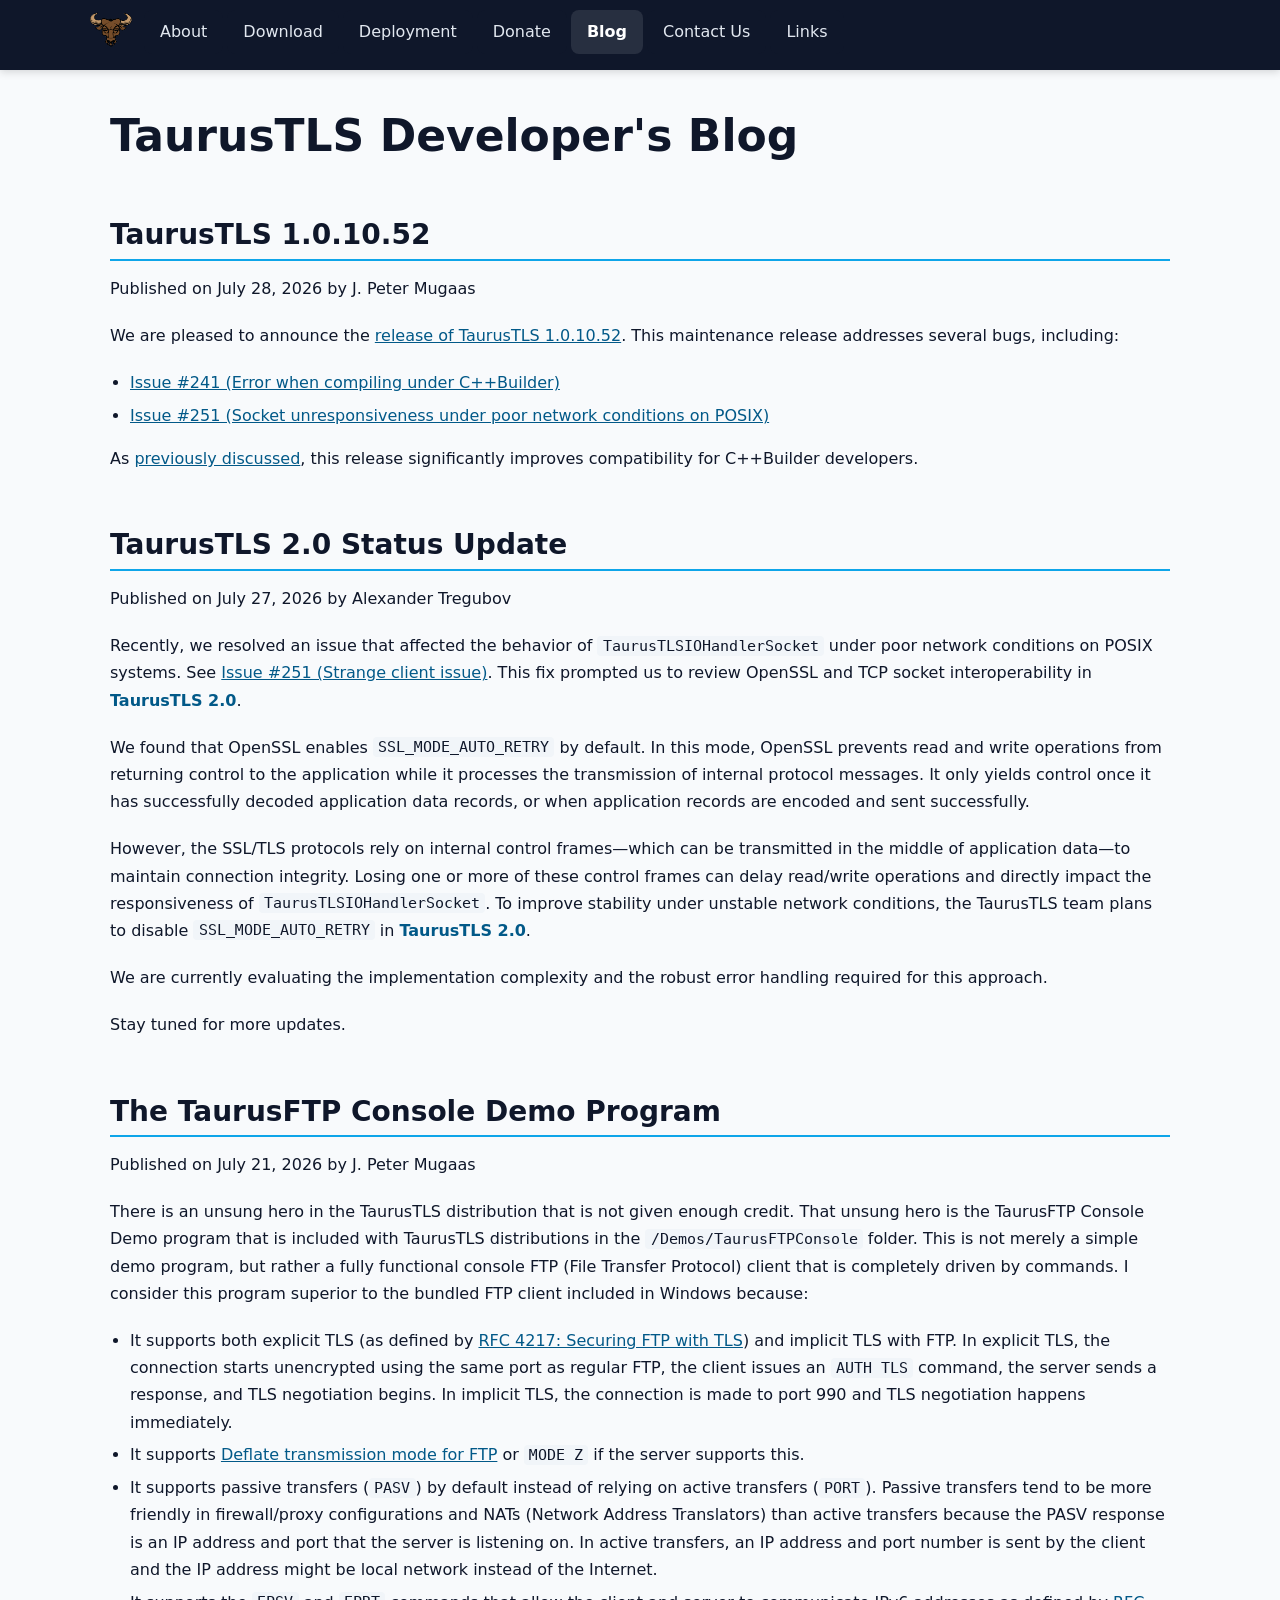
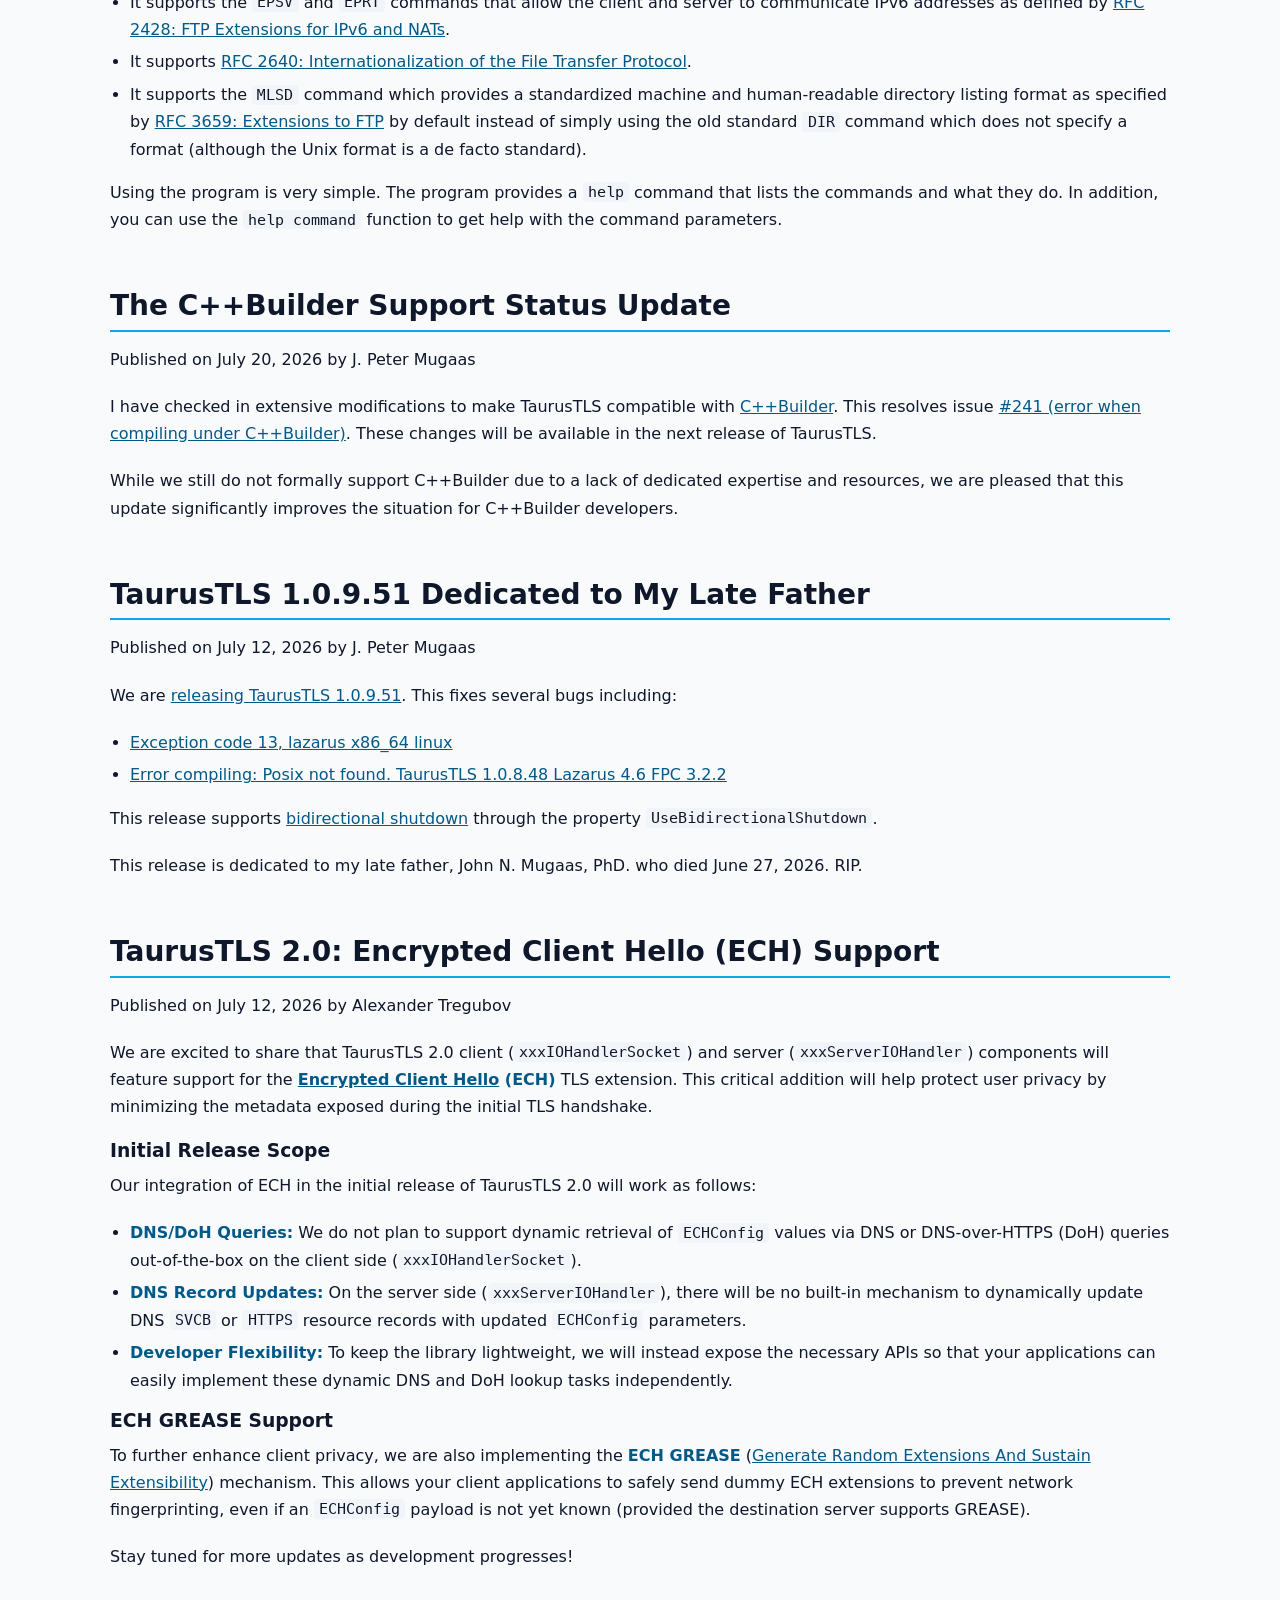
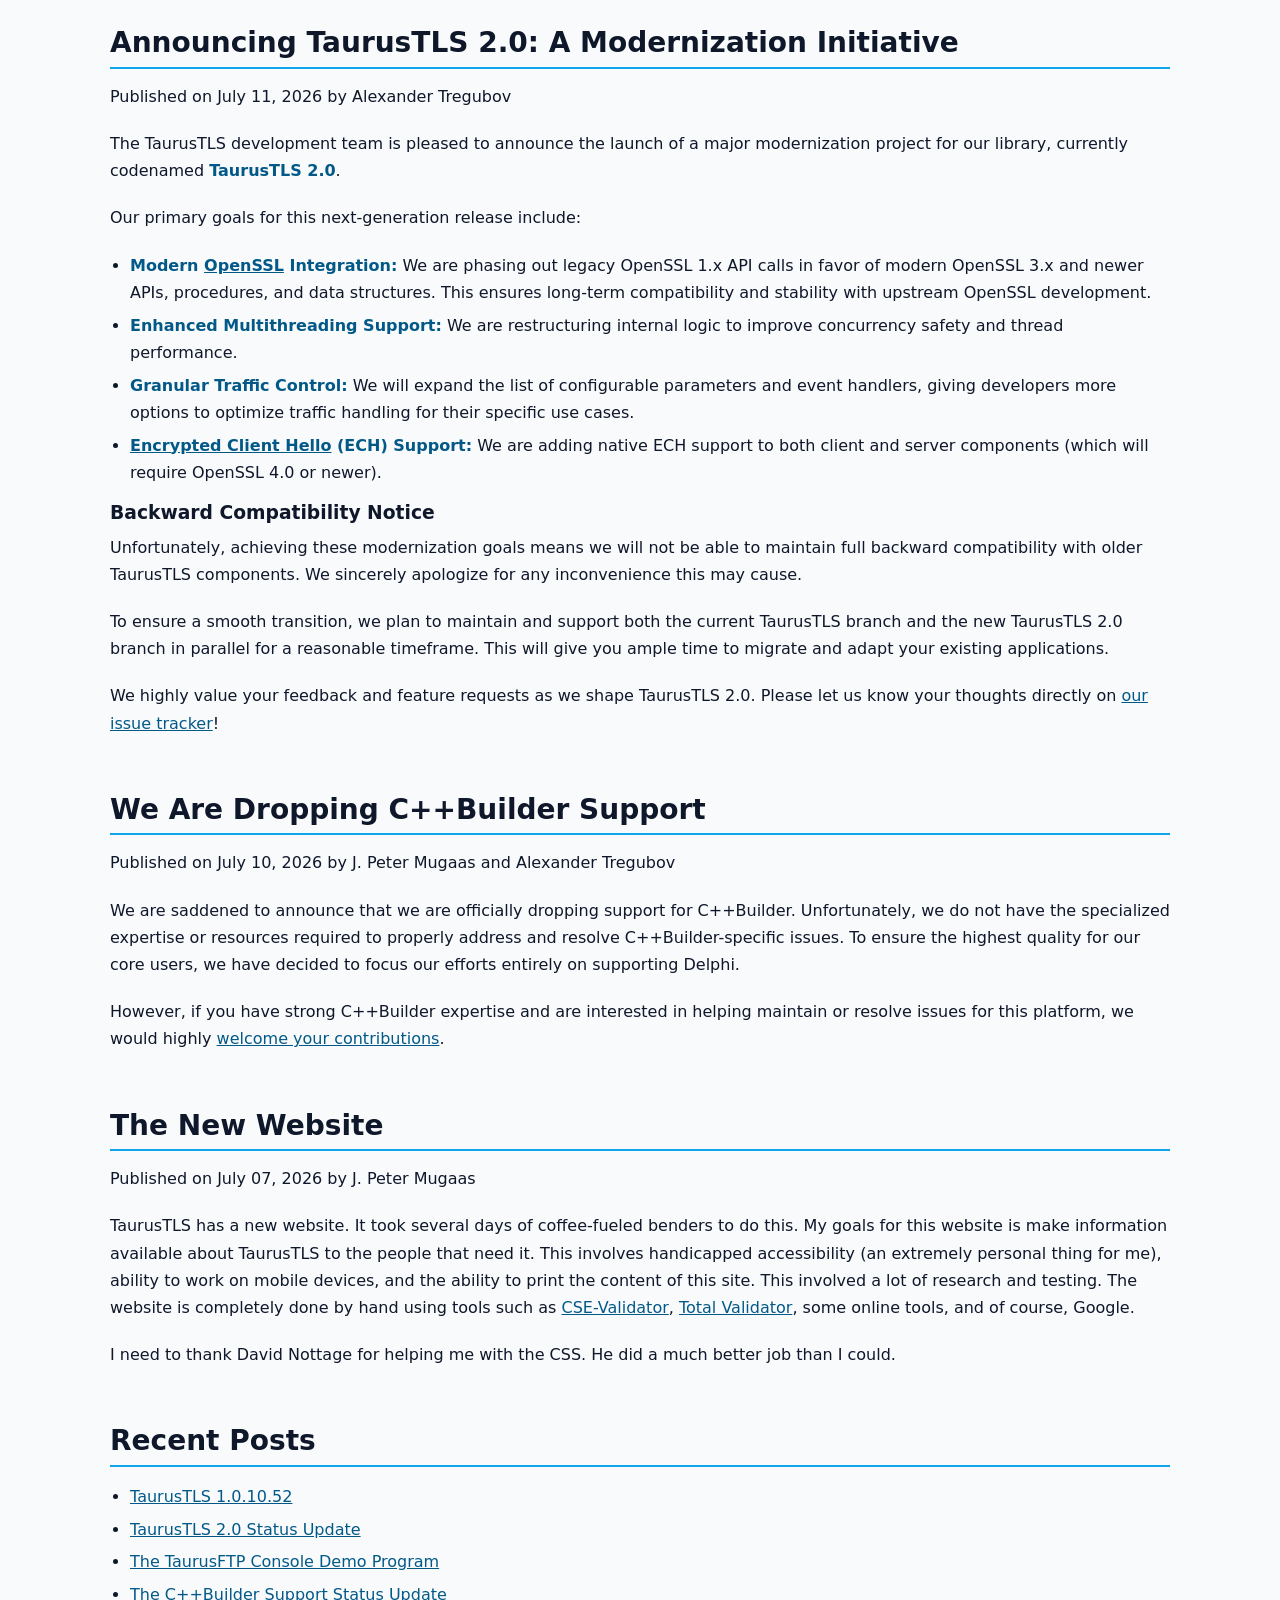
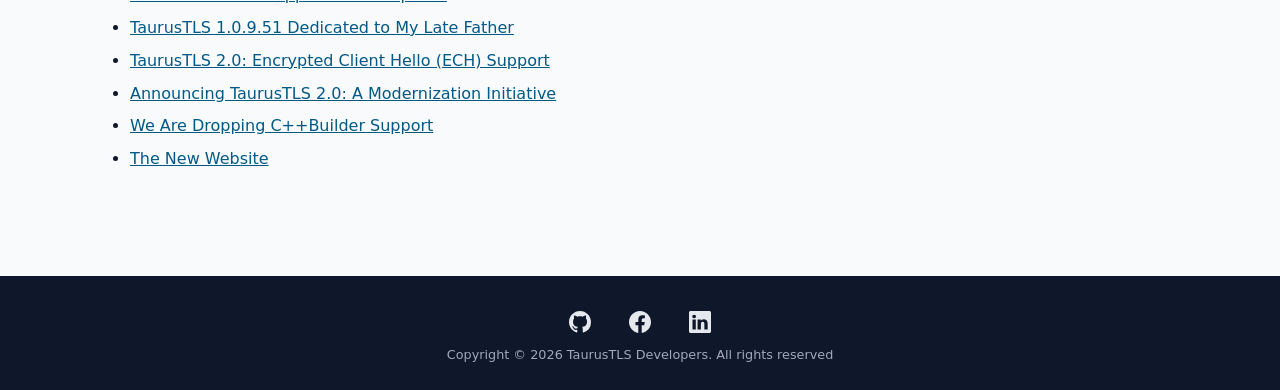
==== blog.html @ c8a601d6 "Temp file copies for accessibility test." ====
<!DOCTYPE html>
<html xmlns="http://www.w3.org/1999/xhtml" xml:lang="en" lang="en">
<head>
  <meta charset="utf-8" />
  <meta name="viewport" content="width=device-width, initial-scale=1" />
  <script type="text/javascript" src="https://cdn.userway.org/widget.js" data-account="APQTF6GkMf"></script>
  <title>TaurusTLS Blog</title>
  <meta name="description" content="This page is a blog from the TaurusTLS Developers with information about current development." />
  <meta name="apple-mobile-web-app-title" content="TaurusTLS" />
  <meta property="fb:app_id" content="1074308038263684" />
  <meta property="og:title" content="TaurusTLS Developers' Blog" />
  <meta property="og:url" content="https://taurustls.org/" />
  <meta property="og:description" content="This page is a blog from the TaurusTLS Developers with information about current development." />
  <meta property="og:image" content="https://taurustls.org/gfx/200x200px-bullshead.png" />
  <link rel="icon" type="image/png" href="/gfx/favicon-96x96.png" sizes="96x96" />
  <link rel="icon" type="image/svg+xml" href="/gfx/favicon.svg" />
  <link rel="shortcut icon" href="/gfx/favicon.ico" />
  <link rel="apple-touch-icon" sizes="180x180" href="/gfx/apple-touch-icon.png" />
  <link rel="manifest" href="/gfx/site.webmanifest" />
  <link rel="canonical" href="https://taurustls.org/blog.html" />
  <link rel="stylesheet" href="css/screen.css" media="screen" />
  <link rel="stylesheet" href="css/print.css" media="print" />
</head>
<body>
  <header>
    <a class="skip" href="#main">Skip to main content</a>
    <nav class="navbar" title="Main Menu">
      <ul class="nav-links">
        <li><img loading="lazy" class="logo" src="gfx/TaurusTLS.png" height="77" width="77" alt="TaurusTLS" /></li>
        <li>
          <a href="index.html">About</a>
        </li>
        <li>
          <a href="download.html">Download</a>
        </li>
        <li>
          <a href="deployapps.html">Deployment</a>
        </li>
        <li>
          <a href="donate.html">Donate</a>
        </li>
        <li><span>Blog</span></li>
        <li>
          <a href="contactus.html">Contact Us</a>
        </li>
        <li>
          <a href="links.html">Links</a>
        </li>
      </ul>
      <div class="hamburger"></div>
    </nav>
  </header>
  <main id="main">
    <h1>TaurusTLS Developer's Blog</h1>
    <article id="July_28_26_TaurusTLS_1_0_10_52">
      <h2>TaurusTLS 1.0.10.52</h2>
      <p class="post-meta">Published on July 28, 2026 by J. Peter Mugaas</p>
      <p>We are pleased to announce the <a href="https://github.com/TaurusTLS-Developers/TaurusTLS/releases/tag/1.0.10.52">release of TaurusTLS 1.0.10.52</a>. This maintenance release addresses several bugs, including:</p>
      <ul>
        <li>
          <a href="https://github.com/TaurusTLS-Developers/TaurusTLS/issues/241">Issue #241 (Error when compiling under C++Builder)</a>
        </li>
        <li>
          <a href="https://github.com/TaurusTLS-Developers/TaurusTLS/issues/251">Issue #251 (Socket unresponsiveness under poor network conditions on POSIX)</a>
        </li>
      </ul>
      <p>As <a href="#July_20_26_The_CppBuilder_Support_Status_Update">previously discussed</a>, this release significantly improves compatibility for C++Builder developers.</p>
    </article>
    <article id="July_27_26_TaurusTLS_2_0_Status_Update">
      <h2>TaurusTLS 2.0 Status Update</h2>
      <p class="post-meta">Published on July 27, 2026 by Alexander Tregubov</p>
      <p>Recently, we resolved an issue that affected the behavior of <code>TaurusTLSIOHandlerSocket</code> under poor network conditions on POSIX systems. See <a href="https://github.com/TaurusTLS-Developers/TaurusTLS/issues/251">Issue #251 (Strange client issue)</a>. This fix prompted us to review OpenSSL and TCP socket interoperability in <strong>TaurusTLS 2.0</strong>.</p>
      <p>We found that OpenSSL enables <code>SSL_MODE_AUTO_RETRY</code> by default. In this mode, OpenSSL prevents read and write operations from returning control to the application while it processes the transmission of internal protocol messages. It only yields control once it has successfully decoded application data records, or when application records are encoded and sent successfully.</p>
      <p>However, the SSL/TLS protocols rely on internal control frames—which can be transmitted in the middle of application data—to maintain connection integrity. Losing one or more of these control frames can delay read/write operations and directly impact the responsiveness of <code>TaurusTLSIOHandlerSocket</code>. To improve stability under unstable network conditions, the TaurusTLS team plans to disable <code>SSL_MODE_AUTO_RETRY</code> in <strong>TaurusTLS 2.0</strong>.</p>
      <p>We are currently evaluating the implementation complexity and the robust error handling required for this approach.</p>
      <p>Stay tuned for more updates.</p>
    </article>
    <article id="July_21_26_TaurusFTP_Console_Demo_Program">
      <h2>The TaurusFTP Console Demo Program</h2>
      <p class="post-meta">Published on July 21, 2026 by J. Peter Mugaas</p>
      <p>There is an unsung hero in the TaurusTLS distribution that is not given enough credit. That unsung hero is the TaurusFTP Console Demo program that is included with TaurusTLS distributions in the <code>/Demos/TaurusFTPConsole</code> folder. This is not merely a simple demo program, but rather a fully functional console FTP (File Transfer Protocol) client that is completely driven by commands. I consider this program superior to the bundled FTP client included in Windows because:</p>
      <ul>
        <li>It supports both explicit TLS (as defined by <a href="https://www.rfc-editor.org/info/rfc4217/">RFC 4217: Securing FTP with TLS</a>) and implicit TLS with FTP. In explicit TLS, the connection starts unencrypted using the same port as regular FTP, the client issues an <code>AUTH TLS</code> command, the server sends a response, and TLS negotiation begins. In implicit TLS, the connection is made to port 990 and TLS negotiation happens immediately.
        </li>
        <li>It supports <a href="https://datatracker.ietf.org/doc/html/draft-preston-ftpext-deflate-04">Deflate transmission mode for FTP</a> or <code>MODE Z</code> if the server supports this.
        </li>
        <li>It supports passive transfers (<code>PASV</code>) by default instead of relying on active transfers (<code>PORT</code>). Passive transfers tend to be more friendly in firewall/proxy configurations and NATs (Network Address Translators) than active transfers because the PASV response is an IP address and port that the server is listening on. In active transfers, an IP address and port number is sent by the client and the IP address might be local network instead of the Internet.</li>
        <li>It supports the <code>EPSV</code> and <code>EPRT</code> commands that allow the client and server to communicate IPv6 addresses as defined by <a href="https://www.rfc-editor.org/info/rfc2428/">RFC 2428: FTP Extensions for IPv6 and NATs</a>.
        </li>
        <li>It supports <a href="https://www.rfc-editor.org/info/rfc2640/">RFC 2640: Internationalization of the File Transfer Protocol</a>.
        </li>
        <li>It supports the <code>MLSD</code> command which provides a standardized machine and human-readable directory listing format as specified by <a href="https://www.rfc-editor.org/info/rfc3659/">RFC 3659: Extensions to FTP</a> by default instead of simply using the old standard <code>DIR</code> command which does not specify a format (although the Unix format is a de facto standard).
        </li>
      </ul>
      <p>Using the program is very simple. The program provides a <code>help</code> command that lists the commands and what they do. In addition, you can use the <code>help command</code> function to get help with the command parameters.</p>
    </article>
    <article id="July_20_26_The_CppBuilder_Support_Status_Update">
      <h2>The C++Builder Support Status Update</h2>
      <p class="post-meta">Published on July 20, 2026 by J. Peter Mugaas</p>
      <p>I have checked in extensive modifications to make TaurusTLS compatible with <a href="https://www.embarcadero.com/products/cbuilder">C++Builder</a>. This resolves issue <a href="https://github.com/TaurusTLS-Developers/TaurusTLS/issues/241">#241 (error when compiling under C++Builder)</a>. These changes will be available in the next release of TaurusTLS.</p>
      <p>While we still do not formally support C++Builder due to a lack of dedicated expertise and resources, we are pleased that this update significantly improves the situation for C++Builder developers.</p>
    </article>
    <article id="July_12_26_TaurusTLS_1_0_9_51">
      <h2>TaurusTLS 1.0.9.51 Dedicated to My Late Father</h2>
      <p class="post-meta">Published on July 12, 2026 by J. Peter Mugaas</p>
      <p>We are <a href="https://github.com/TaurusTLS-Developers/TaurusTLS/releases/tag/1.0.9.51">releasing TaurusTLS 1.0.9.51</a>. This fixes several bugs including:</p>
      <ul>
        <li>
          <a href="https://github.com/TaurusTLS-Developers/TaurusTLS/issues/240">Exception code 13, lazarus x86_64 linux</a>
        </li>
        <li>
          <a href="https://github.com/TaurusTLS-Developers/TaurusTLS/issues/226">Error compiling: Posix not found. TaurusTLS 1.0.8.48 Lazarus 4.6 FPC 3.2.2</a>
        </li>
      </ul>
      <p>This release supports <a href="https://github.com/TaurusTLS-Developers/TaurusTLS/pull/228">bidirectional shutdown</a> through the property <code>UseBidirectionalShutdown</code>.</p>
      <p>This release is dedicated to my late father, John N. Mugaas, PhD. who died June 27, 2026. RIP.</p>
    </article><!-- Post #4: July 12, 2026 -->
    <article id="July_12_26_TaurusTLS_2_0_ECH_Support">
      <h2>TaurusTLS 2.0: Encrypted Client Hello (ECH) Support</h2>
      <p class="post-meta">Published on July 12, 2026 by Alexander Tregubov</p>
      <p>We are excited to share that TaurusTLS 2.0 client (<code>xxxIOHandlerSocket</code>) and server (<code>xxxServerIOHandler</code>) components will feature support for the <strong><a href="https://www.rfc-editor.org/rfc/rfc9849.html">Encrypted Client Hello</a> (ECH)</strong> TLS extension. This critical addition will help protect user privacy by minimizing the metadata exposed during the initial TLS handshake.</p>
      <h3>Initial Release Scope</h3>
      <p>Our integration of ECH in the initial release of TaurusTLS 2.0 will work as follows:</p>
      <ul>
        <li><strong>DNS/DoH Queries:</strong> We do not plan to support dynamic retrieval of <code>ECHConfig</code> values via DNS or DNS-over-HTTPS (DoH) queries out-of-the-box on the client side (<code>xxxIOHandlerSocket</code>).</li>
        <li><strong>DNS Record Updates:</strong> On the server side (<code>xxxServerIOHandler</code>), there will be no built-in mechanism to dynamically update DNS <code>SVCB</code> or <code>HTTPS</code> resource records with updated <code>ECHConfig</code> parameters.</li>
        <li><strong>Developer Flexibility:</strong> To keep the library lightweight, we will instead expose the necessary APIs so that your applications can easily implement these dynamic DNS and DoH lookup tasks independently.</li>
      </ul>
      <h3>ECH GREASE Support</h3>
      <p>To further enhance client privacy, we are also implementing the <strong>ECH GREASE</strong> (<a href="https://www.rfc-editor.org/rfc/rfc8701.html">Generate Random Extensions And Sustain Extensibility</a>) mechanism. This allows your client applications to safely send dummy ECH extensions to prevent network fingerprinting, even if an <code>ECHConfig</code> payload is not yet known (provided the destination server supports GREASE).</p>
      <p>Stay tuned for more updates as development progresses!</p>
    </article><!-- Post #3: July 11, 2026 -->
    <article id="July_11_26_Announcing_TaurusTLS_2_0">
      <h2>Announcing TaurusTLS 2.0: A Modernization Initiative</h2>
      <p class="post-meta">Published on July 11, 2026 by Alexander Tregubov</p>
      <p>The TaurusTLS development team is pleased to announce the launch of a major modernization project for our library, currently codenamed <strong>TaurusTLS 2.0</strong>.</p>
      <p>Our primary goals for this next-generation release include:</p>
      <ul>
        <li><strong>Modern <a href="https://www.openssl.org/">OpenSSL</a> Integration:</strong> We are phasing out legacy OpenSSL 1.x API calls in favor of modern OpenSSL 3.x and newer APIs, procedures, and data structures. This ensures long-term compatibility and stability with upstream OpenSSL development.</li>
        <li><strong>Enhanced Multithreading Support:</strong> We are restructuring internal logic to improve concurrency safety and thread performance.</li>
        <li><strong>Granular Traffic Control:</strong> We will expand the list of configurable parameters and event handlers, giving developers more options to optimize traffic handling for their specific use cases.</li>
        <li><strong><a href="https://www.rfc-editor.org/rfc/rfc9849.html">Encrypted Client Hello</a> (ECH) Support:</strong> We are adding native ECH support to both client and server components (which will require OpenSSL 4.0 or newer).</li>
      </ul>
      <h3>Backward Compatibility Notice</h3>
      <p>Unfortunately, achieving these modernization goals means we will not be able to maintain full backward compatibility with older TaurusTLS components. We sincerely apologize for any inconvenience this may cause.</p>
      <p>To ensure a smooth transition, we plan to maintain and support both the current TaurusTLS branch and the new TaurusTLS 2.0 branch in parallel for a reasonable timeframe. This will give you ample time to migrate and adapt your existing applications.</p>
      <p>We highly value your feedback and feature requests as we shape TaurusTLS 2.0. Please let us know your thoughts directly on <a href="https://github.com/TaurusTLS-Developers/TaurusTLS/issues">our issue tracker</a>!</p>
    </article><!-- Post #2: July 10, 2026 -->
    <article id="July_09_26_We_Are_Dropping_C_Builder_Support">
      <h2>We Are Dropping C++Builder Support</h2>
      <p class="post-meta">Published on July 10, 2026 by J. Peter Mugaas and Alexander Tregubov</p>
      <p>We are saddened to announce that we are officially dropping support for C++Builder. Unfortunately, we do not have the specialized expertise or resources required to properly address and resolve C++Builder-specific issues. To ensure the highest quality for our core users, we have decided to focus our efforts entirely on supporting Delphi.</p>
      <p>However, if you have strong C++Builder expertise and are interested in helping maintain or resolve issues for this platform, we would highly <a href="https://github.com/TaurusTLS-Developers/TaurusTLS/pulls">welcome your contributions</a>.</p>
    </article><!-- Post #1: July 07, 2026 -->
    <article id="July_07_26_The_New_Website">
      <h2>The New Website</h2>
      <p class="post-meta">Published on July 07, 2026 by J. Peter Mugaas</p>
      <p>TaurusTLS has a new website. It took several days of coffee-fueled benders to do this. My goals for this website is make information available about TaurusTLS to the people that need it. This involves handicapped accessibility (an extremely personal thing for me), ability to work on mobile devices, and the ability to print the content of this site. This involved a lot of research and testing. The website is completely done by hand using tools such as <a href="https://www.htmlvalidator.com/">CSE-Validator</a>, <a href="https://www.totalvalidator.com/">Total Validator</a>, some online tools, and of course, Google.</p>
      <p>I need to thank David Nottage for helping me with the CSS. He did a much better job than I could.</p>
    </article>
    <aside>
      <h2>Recent Posts</h2>
      <ul>
        <li>
          <a href="#July_28_26_TaurusTLS_1_0_10_52">TaurusTLS 1.0.10.52</a>
        </li>
        <li>
          <a href="#July_27_26_TaurusTLS_2_0_Status_Update">TaurusTLS 2.0 Status Update</a>
        </li>
        <li>
          <a href="#July_21_26_TaurusFTP_Console_Demo_Program">The TaurusFTP Console Demo Program</a>
        </li>
        <li>
          <a href="#July_20_26_The_CppBuilder_Support_Status_Update">The C++Builder Support Status Update</a>
        </li>
        <li>
          <a href="#July_12_26_TaurusTLS_1_0_9_51">TaurusTLS 1.0.9.51 Dedicated to My Late Father</a>
        </li>
        <li>
          <a href="#July_12_26_TaurusTLS_2_0_ECH_Support">TaurusTLS 2.0: Encrypted Client Hello (ECH) Support</a>
        </li>
        <li>
          <a href="#July_11_26_Announcing_TaurusTLS_2_0">Announcing TaurusTLS 2.0: A Modernization Initiative</a>
        </li>
        <li>
          <a href="#July_09_26_We_Are_Dropping_C_Builder_Support">We Are Dropping C++Builder Support</a>
        </li>
        <li>
          <a href="#July_07_26_The_New_Website">The New Website</a>
        </li>
      </ul>
    </aside>
  </main>
  <footer>
    <div class="social-media-links">
      <ul>
        <li>
          <a href="https://github.com/TaurusTLS-Developers" rel="noopener noreferrer"><img src="gfx/github.svg" alt="Visit us on GitHub" class="social-icon" height="16" width="16" /></a>
        </li>
        <li>
          <a href="https://www.facebook.com/people/Taurustls/61582588996953/" rel="noopener noreferrer"><img src="gfx/facebook.svg" alt="Visit Us on Facebook" class="social-icon" height="16" width="16" /></a>
        </li>
        <li>
          <a href="https://www.linkedin.com/company/109619101" rel="noopener noreferrer"><img src="gfx/linkedin.svg" alt="Visit Us on LinkedIn" class="social-icon" height="16" width="16" /></a>
        </li>
      </ul>
    </div>
    <p class="copyright">Copyright © 2026 TaurusTLS Developers. All rights reserved</p>
  </footer>
  <script type="text/javascript" src="js/hamburger.js"></script>
      <script type="text/javascript">
    !function(){var b=function(){window.__AudioEyeSiteHash = "5f3ffd32b23d7bdddce5e9b6164b0bb5"; var a=document.createElement("script");a.src="https://wsv3cdn.audioeye-services.com/aem.js?h=5f3ffd32b23d7bdddce5e9b6164b0bb5";a.type="text/javascript";a.crossOrigin="anonymous";a.setAttribute("async","");document.getElementsByTagName("body")[0].appendChild(a)};"complete"!==document.readyState?window.addEventListener?window.addEventListener("load",b):window.attachEvent&&window.attachEvent("onload",b):b()}();
    </script>
</body>
</html>
---- css/screen.css ----
@charset "UTF-8";

/* Modern TaurusTLS site styles */

@font-face {
    font-family: 'Roboto';
    src: url('../fonts/Roboto-Regular.ttf') format('truetype');
    font-weight: normal;
    font-style: normal;
    font-display: fallback; 
}
 
@font-face {
    font-family: 'Roboto';
    src: url('../fonts/Roboto-Bold.ttf') format('truetype');
    font-weight: bold;
    font-style: normal;
    font-display: fallback;
}

@font-face {
    font-family: 'Menlo';
    src: url('../fonts/Menlo-Regular.ttf') format('truetype');
    font-weight: normal;
    font-style: normal;
    font-display: fallback; 
}
 
@font-face {
    font-family: 'Menlo';
    src: url('../fonts/Menlo-Bold.ttf') format('truetype');
    font-weight: bold;
    font-style: normal;
    font-display: fallback;
}

:root {
  --bg: #f8fafc;
  --surface: #ffffff;
  --text: #0f172a;
  --text-muted: #475569;
  --accent: #0ea5e9;
  --accent-dark: #025988;
  --nav-bg: #0f172a;
  --nav-text: #e2e8f0;
  --border: #e2e8f0;
  --shadow: 0 1px 3px rgba(15, 23, 42, 0.08), 0 4px 12px rgba(15, 23, 42, 0.06);
  --radius: 12px;
  --transition: 0.2s cubic-bezier(0.4, 0, 0.2, 1);
}

*,
*::before,
*::after {
  box-sizing: border-box;
}

html {
  scroll-behavior: smooth;
}

body {
  margin: 0;
  background-color: var(--bg);
  color: var(--text);
  font-family: system-ui, -apple-system, BlinkMacSystemFont, "Segoe UI", Roboto, sans-serif;
/*  font-size: 16px; */
  line-height: 1.7;
}

/* Typography */
h1, h2, h3 {
  line-height: 1.2;
  font-weight: 700;
  margin: 0 0 0.5em;
}

h1 {
  font-size: clamp(2rem, 5vw, 2.75rem);
  text-align: left;
}

h2 {
  font-size: clamp(1.35rem, 3.5vw, 1.75rem);
  margin-top: 2em;
  color: var(--text);
  background-color: var(--bg);
  border-bottom: 2px solid var(--accent);
  padding-bottom: 0.25em;
}

p {
  margin: 0 0 1.25em;
}

a {
  color: var(--accent-dark);
  background-color: var(--bg);
  /* text-decoration: none; */
  transition: color var(--transition);
}

a:hover {
  color: var(--accent);
  background-color: var(--bg);
  text-decoration: underline;
}

/* Skip link */
.skip {
  position: absolute;
  left: -9999px;
  z-index: 999;
  padding: 0.75em 1em;
  background-color: var(--nav-bg);
  color: #fff;
  font-size: 0.9rem;
}

.skip:focus {
  left: 50%;
  transform: translateX(-50%);
  top: 8px;
}

/* Navbar */
nav.navbar {
  position: sticky;
  top: 0;
  z-index: 100;
  background-color: var(--nav-bg);
  color: var(--nav-text);
  padding: 0.6rem 1.25rem;
  box-shadow: 0 2px 8px rgba(0, 0, 0, 0.15);
}

.nav-links {
  list-style: none;
  display: flex;
  align-items: center;
  gap: 0.25rem;
  margin: 0;
  padding: 0;
  max-width: 1100px;
  margin-left: auto;
  margin-right: auto;
}

.nav-links li {
  display: flex;
  align-items: center;
}

.nav-links .logo {
  height: 42px;
  width: 42px;
  margin-right: 0.5rem;
  border-radius: 8px;
  object-fit: contain;
}

.nav-links li span {
  display: inline-flex;
  align-items: center;
  padding: 0.55rem 1rem;
  border-radius: 8px;
  font-weight: 600;
  color: #fff;
  background-color: rgba(255, 255, 255, 0.1);
  min-height: 44px;
  min-width: 44px;
}

.nav-links a {
  display: inline-flex;
  align-items: center;
  padding: 0.55rem 1rem;
  border-radius: 8px;
  color: var(--nav-text);
  background-color: var(--nav-bg);
  min-height: 44px;
  min-width: 44px;
  text-decoration: none;
  font-weight: 500;
  transition: background-color var(--transition), color var(--transition);
}

.nav-links a:hover {
  background-color: rgba(255, 255, 255, 0.1);
  color: #fff;
  text-decoration: none;
}

/* Hamburger */
.hamburger {
  display: none;
  flex-direction: column;
  gap: 4px;
  cursor: pointer;
  margin-left: auto;
  padding: 8px;
}

.hamburger span {
  width: 26px;
  height: 3px;
  background-color: #fff;
  border-radius: 2px;
  transition: transform var(--transition), opacity var(--transition);
}

/* Main content */
main {
  max-width: 1100px;
  margin: 0 auto;
  padding: 2.5rem 1.25rem;
}

main > h1:first-child {
  margin-bottom: 1.5rem;
}

/* Lists */
ul {
  padding-left: 1.25rem;
}

li {
  margin-bottom: 0.35rem;
}

/* Footer social icons: ensure no bullets and horizontal */
footer .social-media-links ul,
footer .social-media-links li {
  list-style: none !important;
}

/* Tables - modern */
.outlinedtable {
  margin: 1.5rem 0;
  overflow-x: auto;
}

.outlinedtable table {
  width: 100%;
  border-collapse: collapse;
  background: var(--surface);
  border-radius: var(--radius);
  box-shadow: var(--shadow);
  overflow: hidden;
}

.outlinedtable th {
  background: var(--nav-bg);
  color: #fff;
  text-align: left;
  padding: 0.85rem 1rem;
  font-weight: 600;
  font-size: 0.9rem;
  text-transform: uppercase;
  letter-spacing: 0.5px;
}

.outlinedtable td {
  padding: 0.85rem 1rem;
  border-top: 1px solid var(--border);
}

.outlinedtable tr:nth-child(even) td {
  background: #f8fafc;
}

.outlinedtable caption {
  caption-side: top;
  text-align: left;
  font-weight: 600;
  padding: 0 0 0.5rem;
  color: var(--text-muted);
}

/* Platform badges */
.platforms {
  display: flex;
  flex-wrap: wrap;
  gap: 0.5rem;
  margin: 1rem 0;
}

.platforms li {
  background: var(--surface);
  border: 1px solid var(--border);
  padding: 0.35rem 0.85rem;
  border-radius: 999px;
  font-size: 0.9rem;
  box-shadow: var(--shadow);
  list-style: none;
  margin: 0;
}

.links-list a {
  text-decoration: none; 
}

/* Sections */
section {
  margin-bottom: 2rem;
}

/* Footer */
footer {
  background: var(--nav-bg);
  color: #94a3b8;
  text-align: center;
  padding: 1.5rem 1rem;
  font-size: 0.9rem;
  margin-top: 3rem;
}

footer .social-media-links ul {
  display: flex;
  flex-direction: row;
  flex-wrap: nowrap;
  justify-content: center;
  align-items: center;
  gap: 1rem;
  margin: 0;
  padding: 0;
  list-style: none;
}

footer .social-media-links li {
  list-style: none;
  margin: 0;
  padding: 0;
}

footer .social-media-links a {
  display: inline-flex;
  align-items: center;
  justify-content: center;
  color: #f1f5f9;
  background-color: var(--nav-bg);
  min-height: 44px;
  min-width: 44px;
  opacity: 0.95;
  transition: opacity var(--transition), transform var(--transition), color var(--transition);
}

footer .social-media-links a:hover {
  opacity: 1;
  color: #ffffff;
  transform: translateY(-1px);
  min-height: 44px;
  min-width: 44px;
}

footer .social-media-links img,
footer .social-media-links svg {
  width: 22px;
  height: 22px;
  display: block;
  vertical-align: middle;
}

footer .copyright {
  margin: 0;
  color: #A0A9BA;
  font-size: 0.8rem;
}

/* Responsive */
@media (max-width: 768px) {
  .nav-links {
    position: absolute;
    top: 100%;
    left: 0;
    right: 0;
    background: var(--nav-bg);
    flex-direction: column;
    align-items: stretch;
    padding: 0.5rem 0;
    display: none;
    box-shadow: 0 8px 16px rgba(0, 0, 0, 0.3);
  }

  .nav-links.active {
    display: flex;
  }

  .nav-links li {
    width: 100%;
  }

  .nav-links a,
  .nav-links li span {
    display: block;
    padding: 0.85rem 1.25rem;
    border-radius: 0;
    text-align: left;
  }

  .hamburger {
    display: flex;
  }

  .nav-links .logo {
    display: none;
  }
}

/* Links list (used on links.xhtml) */
.links-list {
  list-style: none;
  padding: 0;
  display: grid;
  grid-template-columns: repeat(auto-fit, minmax(220px, 1fr));
  gap: 0.5rem;
}

.links-list li {
  margin: 0;
}

.links-list a {
  display: block;
  padding: 0.65rem 1rem;
  background: var(--surface);
  border: 1px solid var(--border);
  border-radius: 8px;
  box-shadow: var(--shadow);
  transition: transform var(--transition), box-shadow var(--transition);
}

.links-list a:hover {
  transform: translateY(-1px);
  box-shadow: 0 4px 12px rgba(15, 23, 42, 0.1);
  text-decoration: none;
}

strong {
  color: var(--accent-dark);
}

/* Code styling */
code {
  font-family: ui-monospace, SFMono-Regular, Menlo, Monaco, Consolas, monospace;
  background: #f1f5f9;
  padding: 0.1em 0.35em;
  border-radius: 4px;
  font-size: 0.92em;
}

/* Lead paragraph */
.lead {
  font-size: 1.1rem;
  color: var(--text-muted);
  max-width: 65ch;
}

/* Print overrides */
@media print {
  nav,
  footer,
  .hamburger {
    display: none !important;
  }

  .links-list {
    display: block;
  }

  .links-list a {
    background: none;
    border: none;
    box-shadow: none;
    padding: 0.2rem 0;
  }
}
---- css/print.css ----
@charset "UTF-8";

/* Created with CSS HTML Validator (htmlvalidator.com) */

@font-face {
    font-family: 'Roboto';
    src: url('../fonts/Roboto-Regular.ttf') format('truetype');
    font-weight: normal;
    font-style: normal;
    font-display: fallback; 
}
 
@font-face {
    font-family: 'Roboto';
    src: url('../fonts/Roboto-Bold.ttf') format('truetype');
    font-weight: bold;
    font-style: normal;
    font-display: fallback;
}

@font-face {
    font-family: 'Menlo';
    src: url('../fonts/Menlo-Regular.ttf') format('truetype');
    font-weight: normal;
    font-style: normal;
    font-display: fallback; 
}
 
@font-face {
    font-family: 'Menlo';
    src: url('../fonts/Menlo-Bold.ttf') format('truetype');
    font-weight: bold;
    font-style: normal;
    font-display: fallback;
}

/* 1. Hide non-essential layout elements */
nav,
footer,
aside,
sidebar,
.skip,
.no-print,
.social-share,
.ads {
  display: none !important;
}

/* 2. Reset page structure for paper boundaries */
body {
  background: white !important;
  color: black !important;
  font-family: system-ui, -apple-system, BlinkMacSystemFont, "Segoe UI", Roboto, sans-serif;
  font-size: 12pt;
  line-height: 1.5;
  margin: 0;
  padding: 0;
}

main,
article {
  width: 100% !important;
  margin: 0 !important;
  padding: 0 !important;
}

h1,
h2 {
  text-align: center;
}

a {
  color: #000;
}

/* 3. Append destination URLs next to anchor links */
a::after {
  content: " ("attr(href) ")";
  font-size: 10pt;
  color: #555;
}

/* Do not print internal fragment identifiers or javascript links */
a[href^="#"]::after,
a[href^="javascript:"]::after {
  content: "";
}

/* 4. Manage page-breaking mechanics */
h1,
h2,
h3,
h4,
h5,
h6 {
  page-break-after: avoid;
  page-break-inside: avoid;
}

img,
table,
blockquote,
tr {
  page-break-inside: avoid;
}

.outlinedtable table {
  border-collapse: collapse;
  width: 100%;
}

.outlinedtable th,
.outlinedtable td {
  border: 1px solid #ccc;
  padding: 8px;
  text-align: left;
}

.outlinedtable th {
  background: #f0f0f0;
}

.emphasis {
  font-weight: 600;
}

.links-list {
  list-style: none;
  /* Remove bullets */
  text-align: center;
  /* Centers inline/inline-block elements */
}
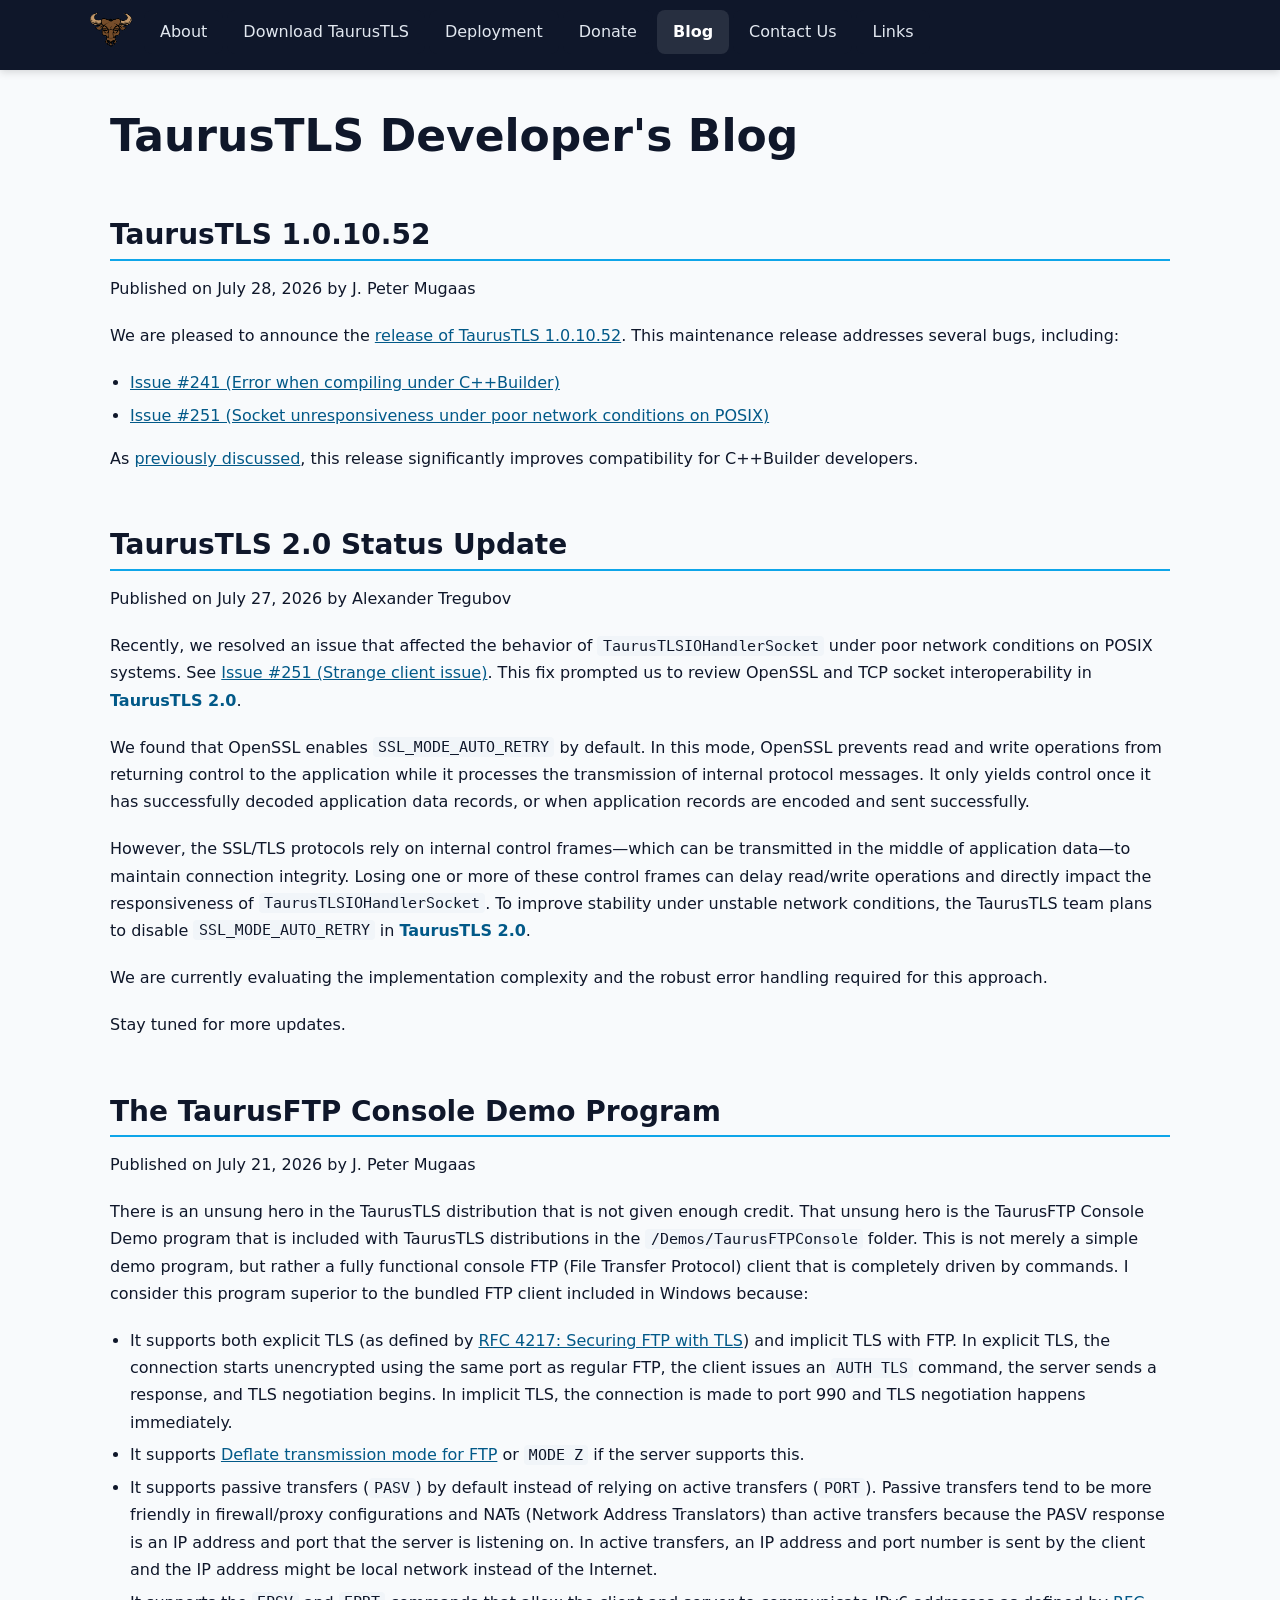
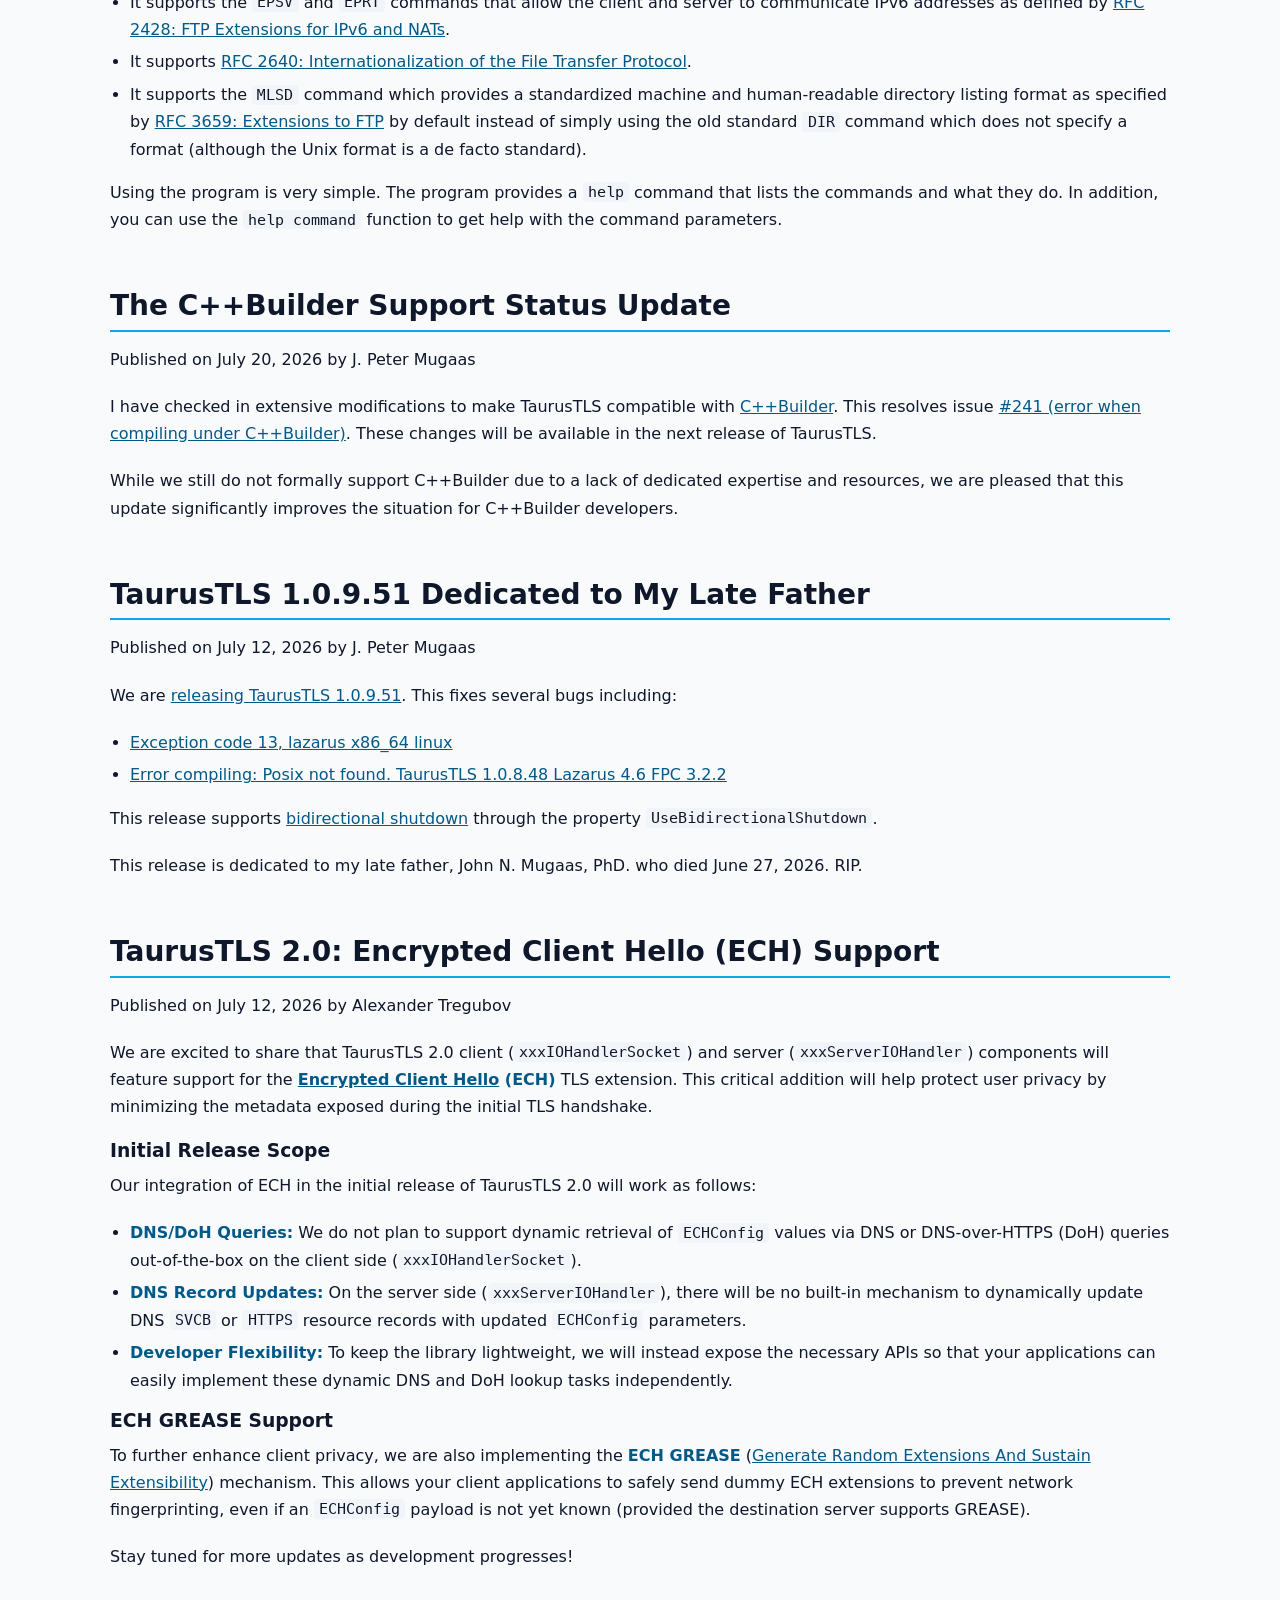
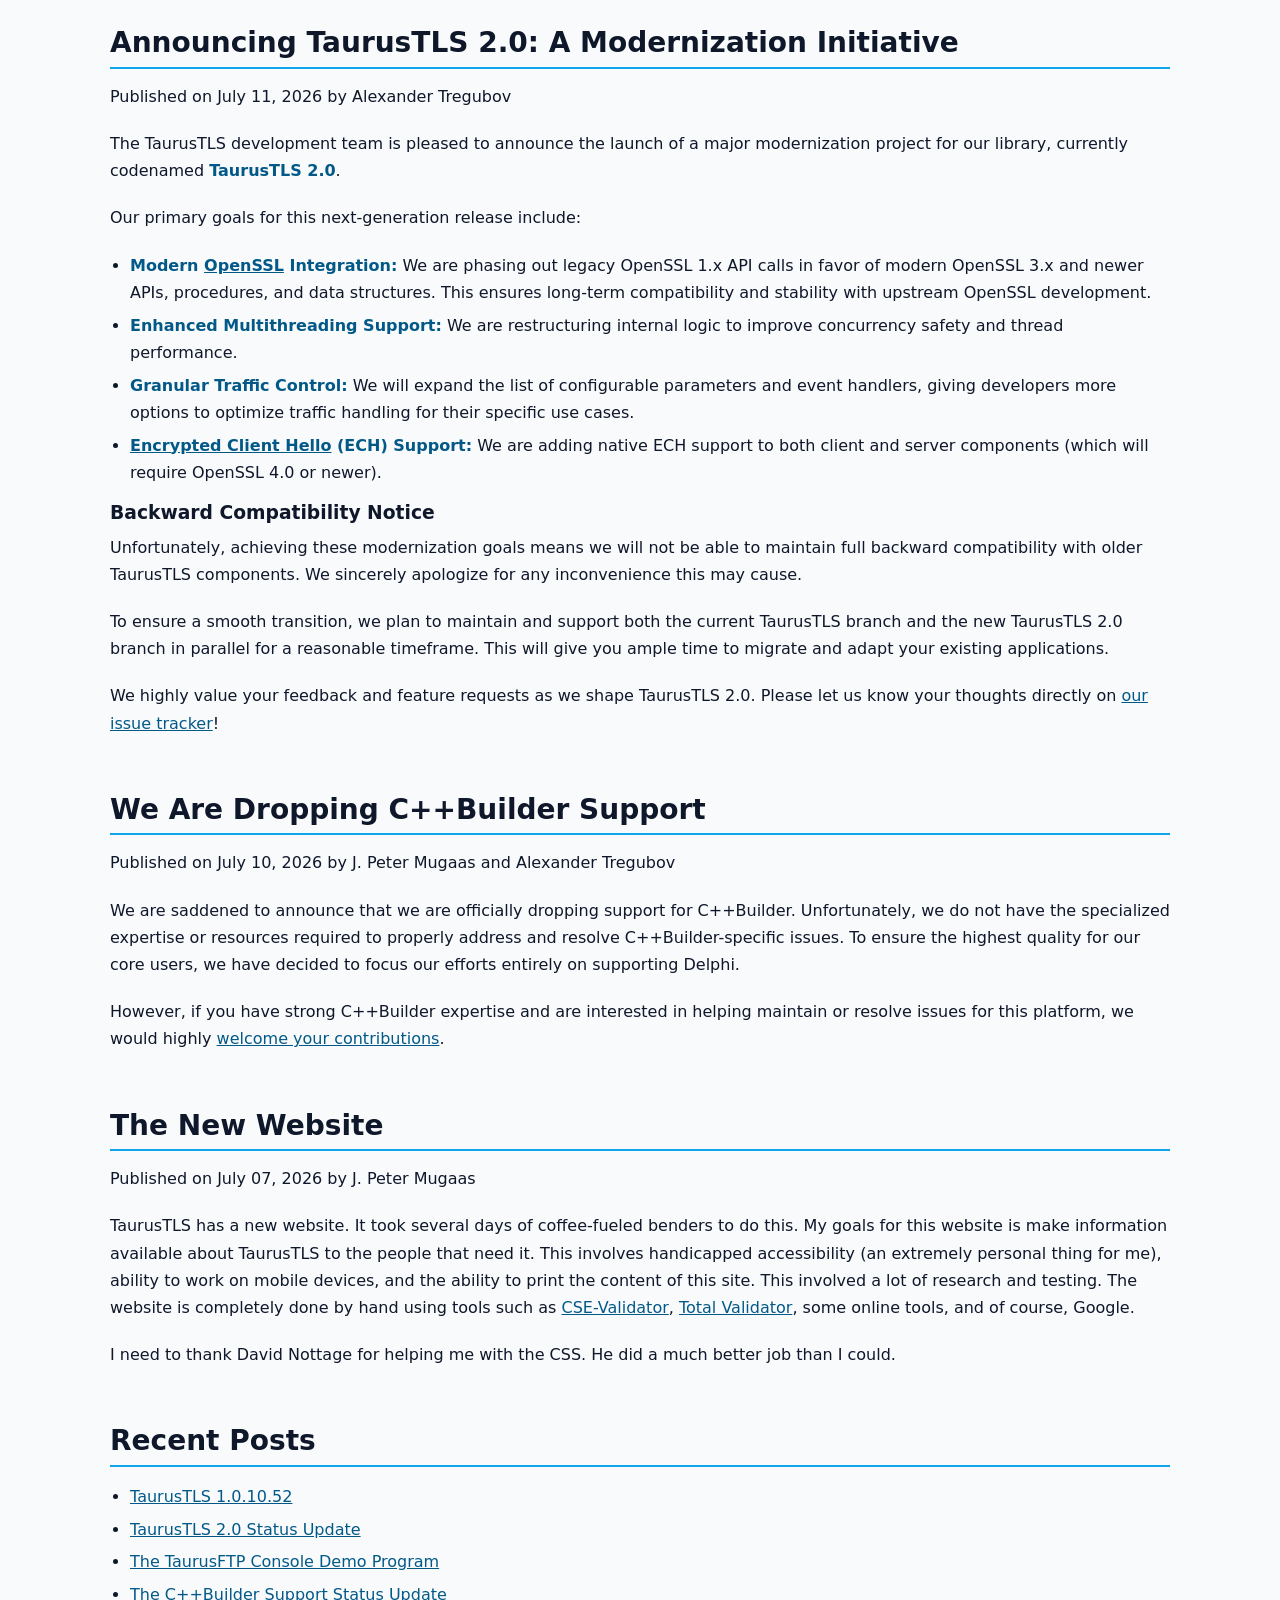
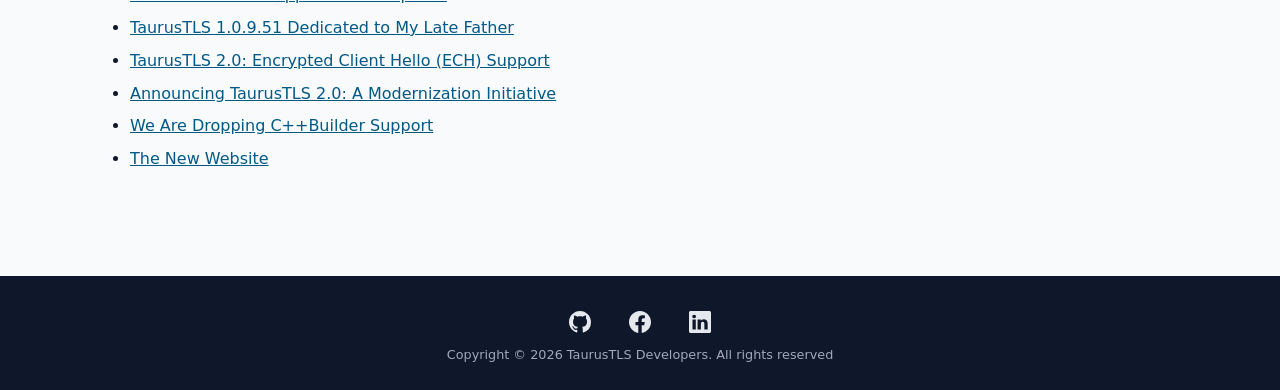
==== commit ff4d0d47: "Clarify download page." ====
--- a/blog.html
+++ b/blog.html
@@ -31,7 +31,7 @@
           <a href="index.html">About</a>
         </li>
         <li>
-          <a href="download.html">Download</a>
+          <a href="download.html">Download TaurusTLS</a>
         </li>
         <li>
           <a href="deployapps.html">Deployment</a>
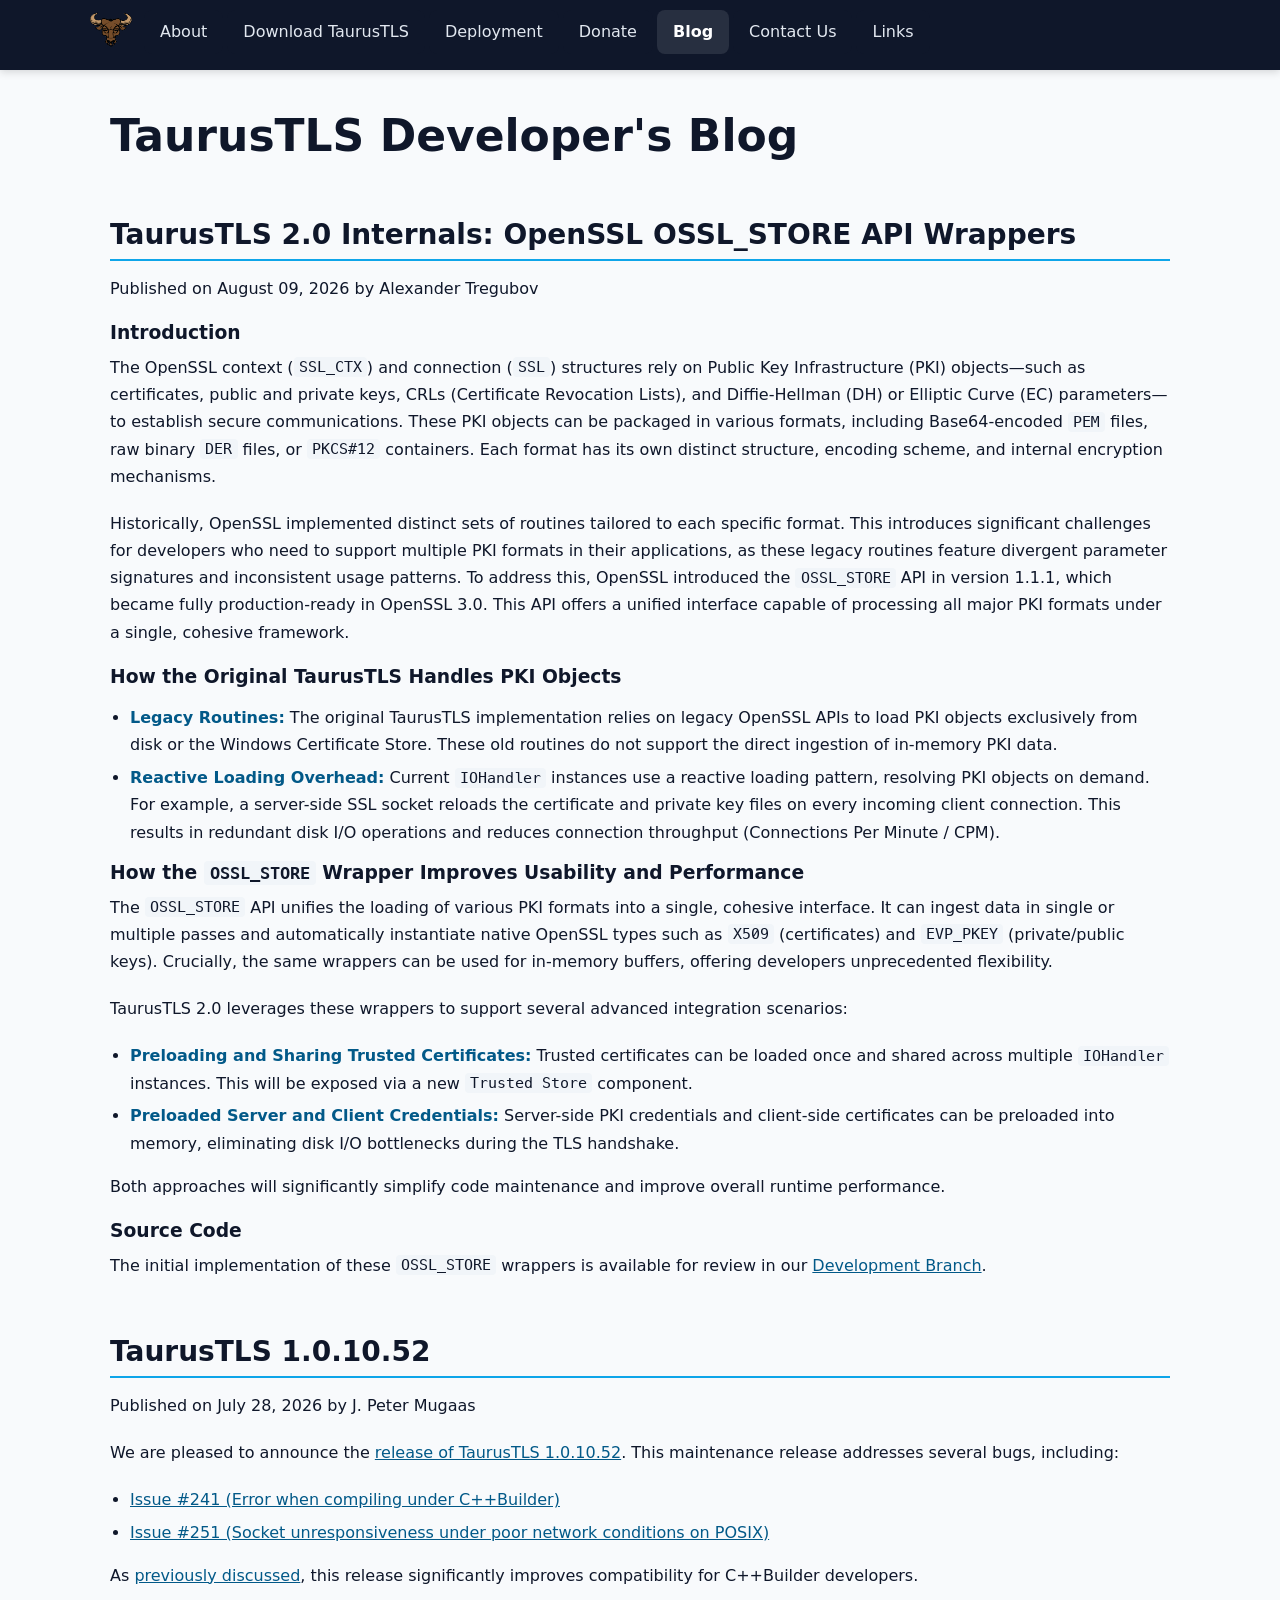
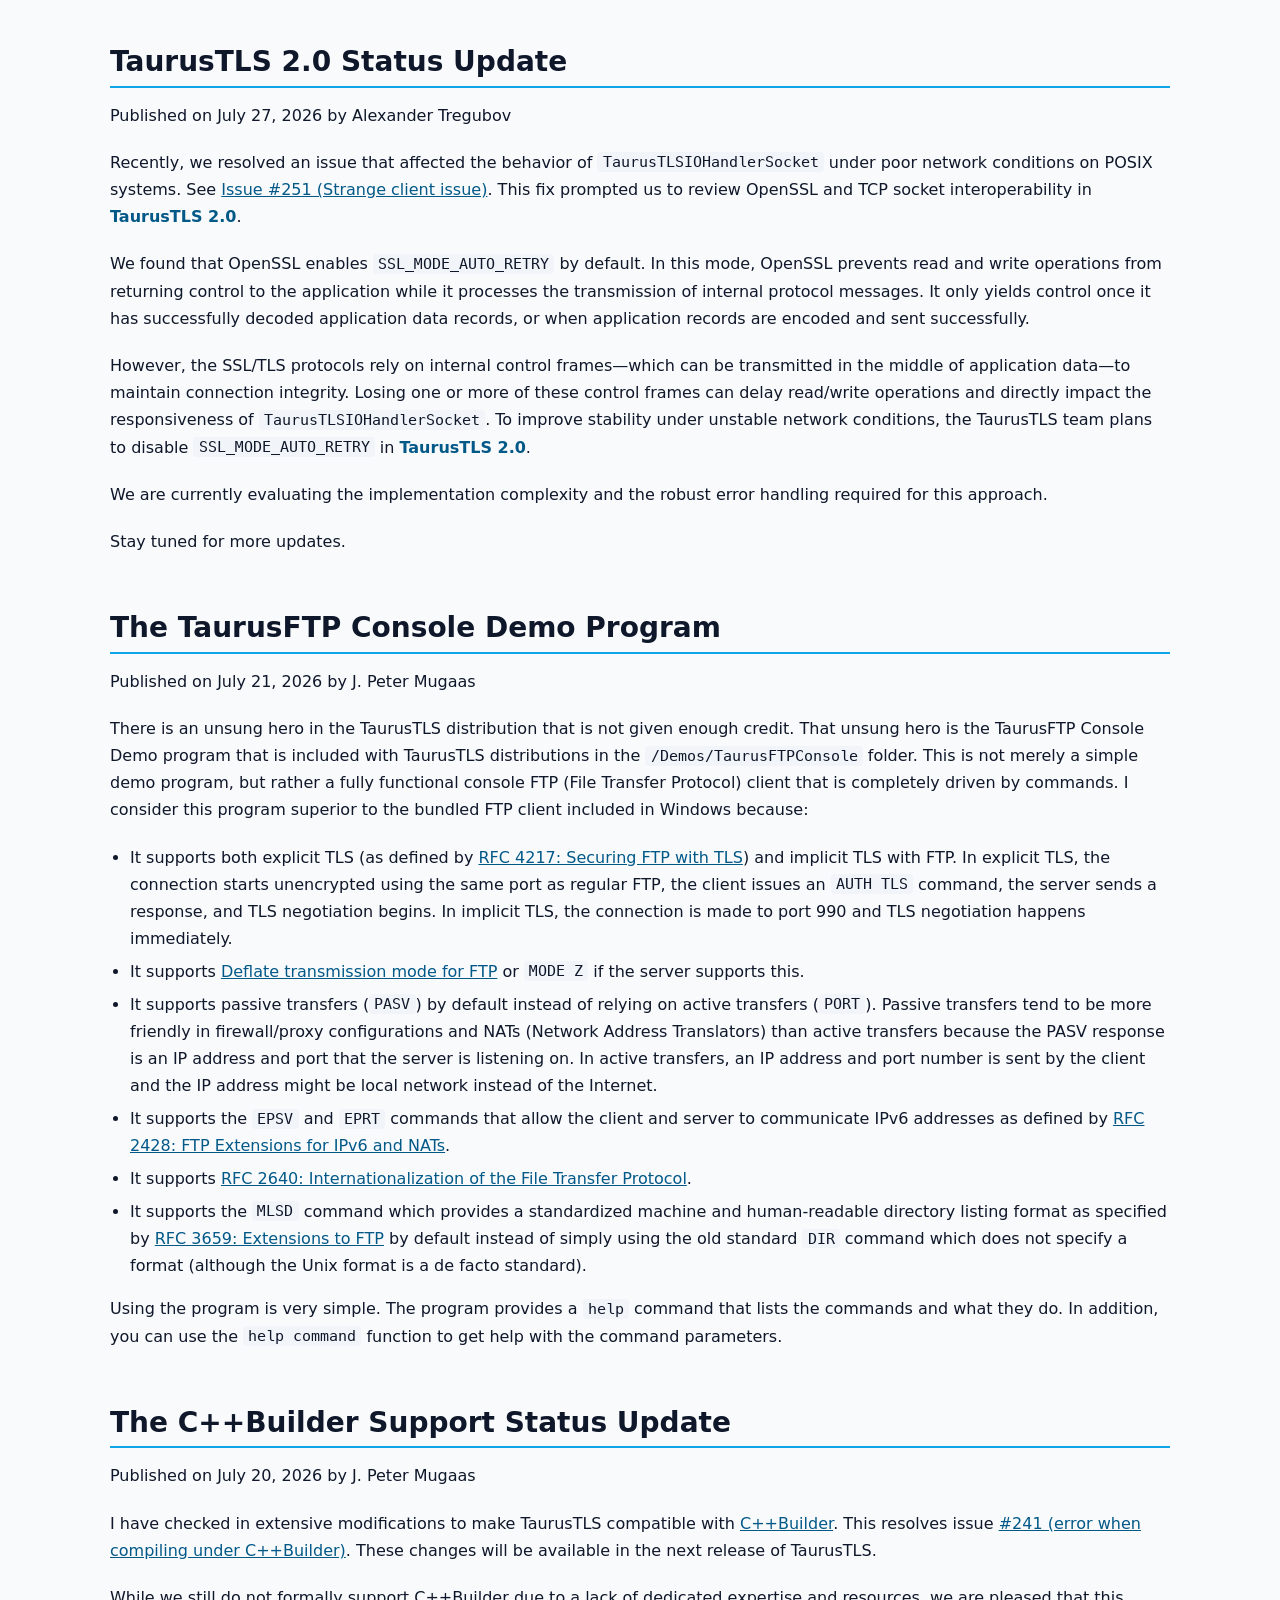
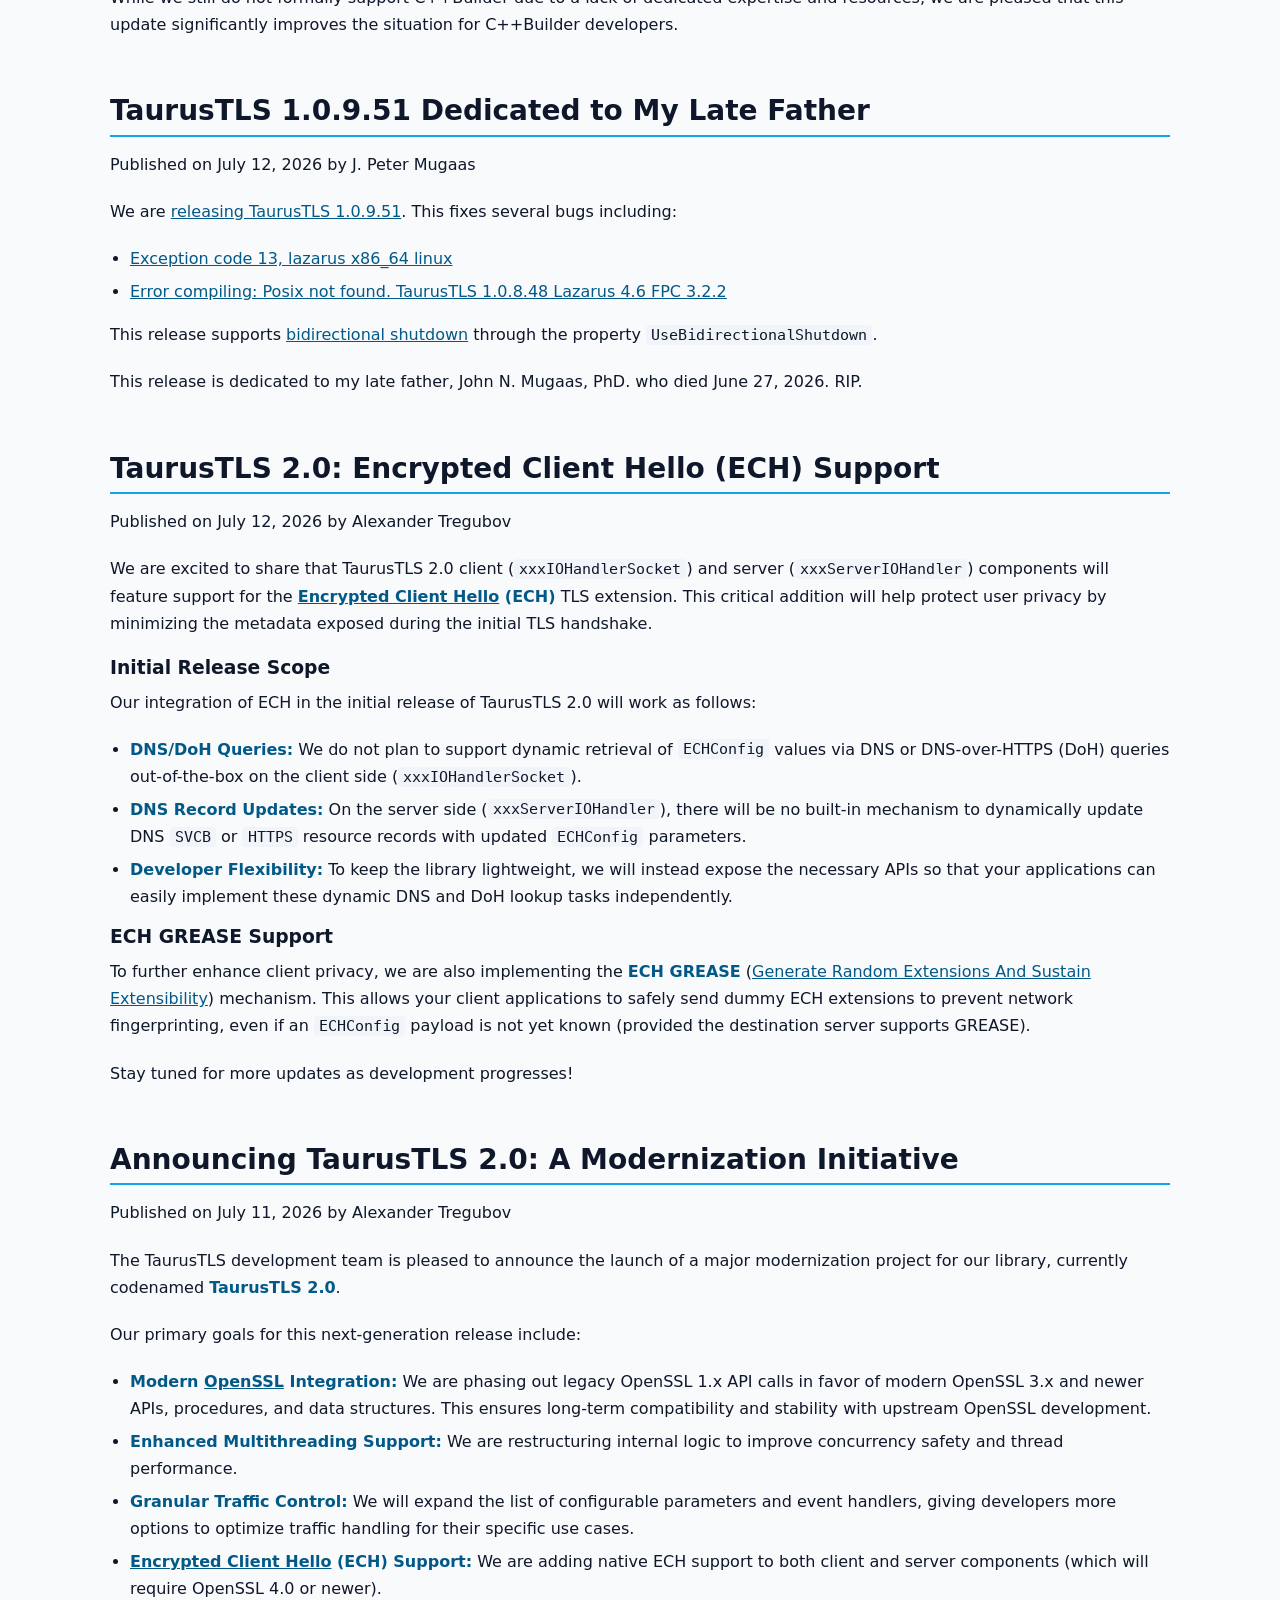
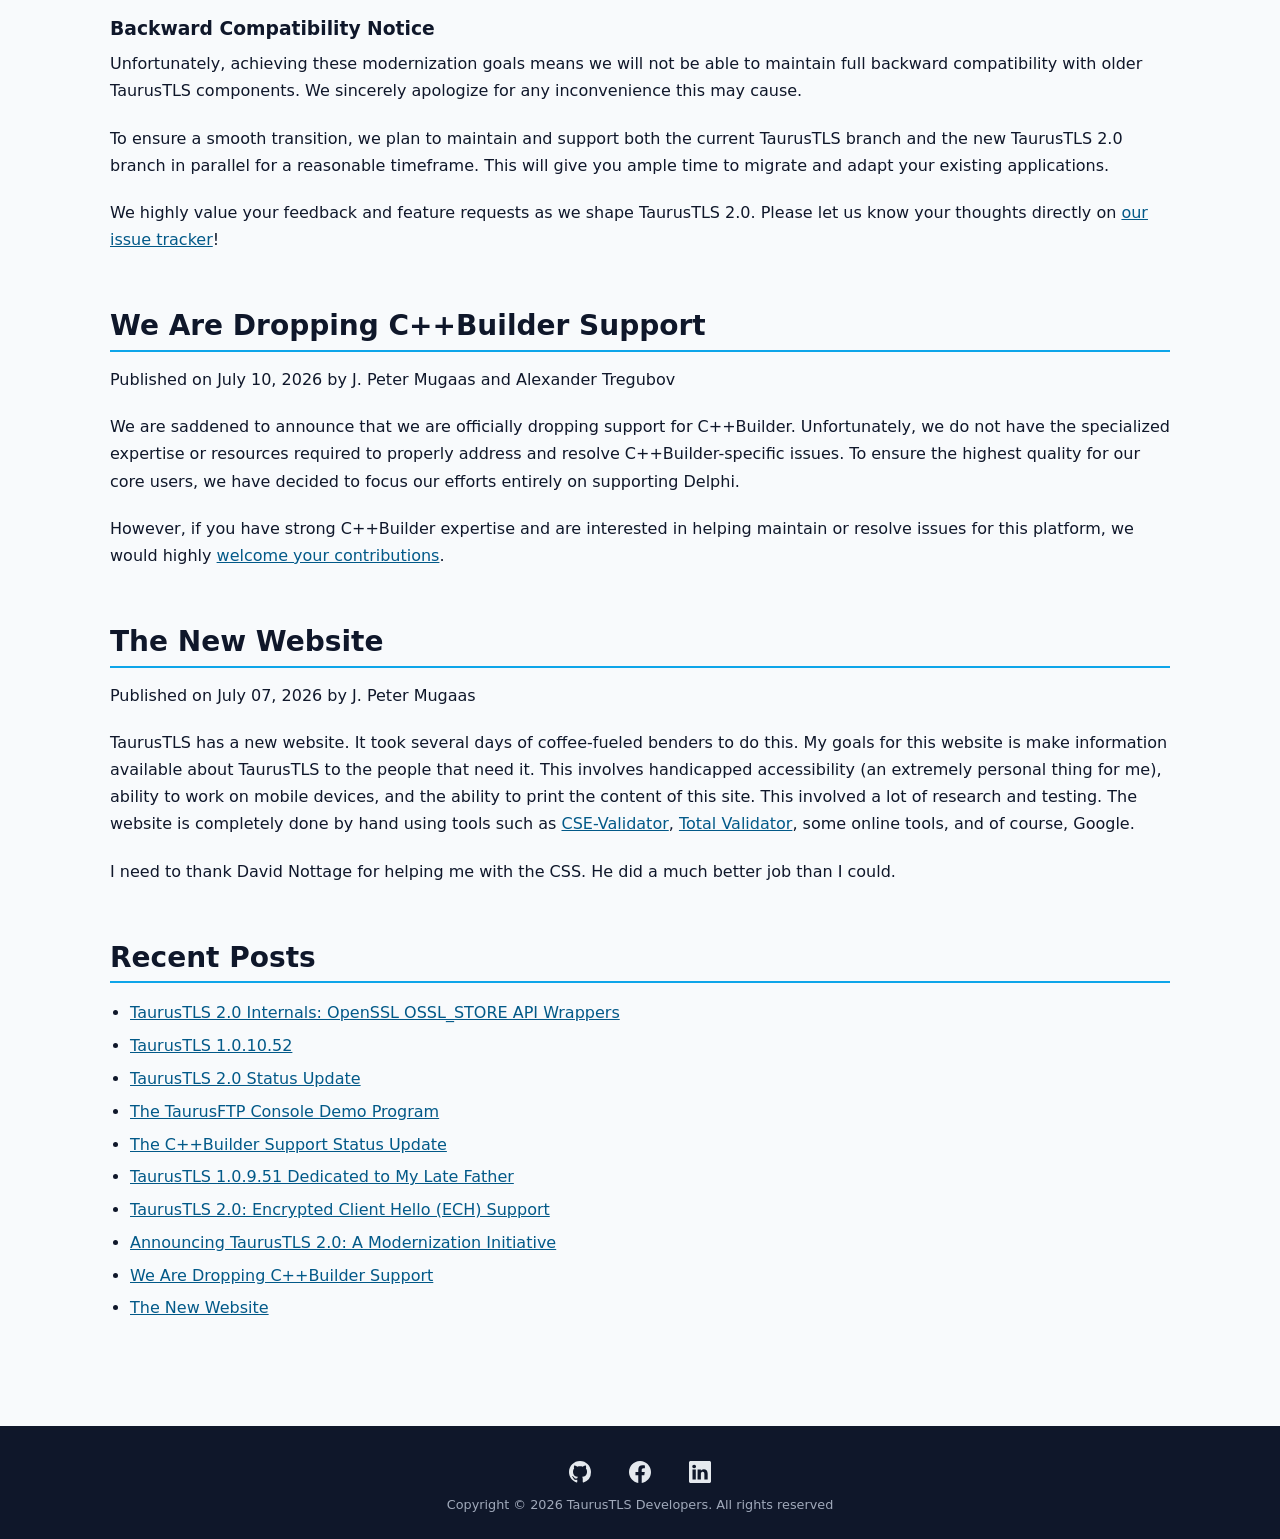
==== commit c70ef83a: "Additional article in temp page." ====
--- a/blog.html
+++ b/blog.html
@@ -3,7 +3,6 @@
 <head>
   <meta charset="utf-8" />
   <meta name="viewport" content="width=device-width, initial-scale=1" />
-  <script type="text/javascript" src="https://cdn.userway.org/widget.js" data-account="APQTF6GkMf"></script>
   <title>TaurusTLS Blog</title>
   <meta name="description" content="This page is a blog from the TaurusTLS Developers with information about current development." />
   <meta name="apple-mobile-web-app-title" content="TaurusTLS" />
@@ -52,6 +51,42 @@
   </header>
   <main id="main">
     <h1>TaurusTLS Developer's Blog</h1>
+    <article id="August_09_26_TaurusTLS_2_0_OSSL_STORE_API_Wrappers">
+      <h2>TaurusTLS 2.0 Internals: OpenSSL OSSL_STORE API Wrappers</h2>
+      <p class="post-meta">Published on August 09, 2026 by Alexander Tregubov</p>
+
+      <h3>Introduction</h3>
+      <p>The OpenSSL context (<code>SSL_CTX</code>) and connection (<code>SSL</code>) structures rely on Public Key Infrastructure (PKI) objects—such as certificates, public and private keys, CRLs (Certificate Revocation Lists), and Diffie-Hellman (DH) or Elliptic Curve (EC) parameters—to establish secure communications. These PKI objects can be packaged in various formats, including Base64-encoded <code>PEM</code> files, raw binary <code>DER</code> files, or <code>PKCS#12</code> containers. Each format has its own distinct structure, encoding scheme, and internal encryption mechanisms.</p>
+
+      <p>Historically, OpenSSL implemented distinct sets of routines tailored to each specific format. This introduces significant challenges for developers who need to support multiple PKI formats in their applications, as these legacy routines feature divergent parameter signatures and inconsistent usage patterns. To address this, OpenSSL introduced the <code>OSSL_STORE</code> API in version 1.1.1, which became fully production-ready in OpenSSL 3.0. This API offers a unified interface capable of processing all major PKI formats under a single, cohesive framework.</p>
+
+      <h3>How the Original TaurusTLS Handles PKI Objects</h3>
+      <ul>
+        <li>
+          <strong>Legacy Routines:</strong> The original TaurusTLS implementation relies on legacy OpenSSL APIs to load PKI objects exclusively from disk or the Windows Certificate Store. These old routines do not support the direct ingestion of in-memory PKI data.
+        </li>
+        <li>
+          <strong>Reactive Loading Overhead:</strong> Current <code>IOHandler</code> instances use a reactive loading pattern, resolving PKI objects on demand. For example, a server-side SSL socket reloads the certificate and private key files on every incoming client connection. This results in redundant disk I/O operations and reduces connection throughput (Connections Per Minute / CPM).
+        </li>
+      </ul>
+
+      <h3>How the <code>OSSL_STORE</code> Wrapper Improves Usability and Performance</h3>
+      <p>The <code>OSSL_STORE</code> API unifies the loading of various PKI formats into a single, cohesive interface. It can ingest data in single or multiple passes and automatically instantiate native OpenSSL types such as <code>X509</code> (certificates) and <code>EVP_PKEY</code> (private/public keys). Crucially, the same wrappers can be used for in-memory buffers, offering developers unprecedented flexibility.</p>
+
+      <p>TaurusTLS 2.0 leverages these wrappers to support several advanced integration scenarios:</p>
+      <ul>
+        <li>
+          <strong>Preloading and Sharing Trusted Certificates:</strong> Trusted certificates can be loaded once and shared across multiple <code>IOHandler</code> instances. This will be exposed via a new <code>Trusted Store</code> component.
+        </li>
+        <li>
+          <strong>Preloaded Server and Client Credentials:</strong> Server-side PKI credentials and client-side certificates can be preloaded into memory, eliminating disk I/O bottlenecks during the TLS handshake.
+        </li>
+      </ul>
+      <p>Both approaches will significantly simplify code maintenance and improve overall runtime performance.</p>
+
+      <h3>Source Code</h3>
+      <p>The initial implementation of these <code>OSSL_STORE</code> wrappers is available for review in our <a href="https://github.com/TaurusTLS-Developers/TaurusTLS/blob/TaurusTLS2.0-%40AT/Source/TaurusTLS_SSLStores.pas">Development Branch</a>.</p>
+    </article>
     <article id="July_28_26_TaurusTLS_1_0_10_52">
       <h2>TaurusTLS 1.0.10.52</h2>
       <p class="post-meta">Published on July 28, 2026 by J. Peter Mugaas</p>
@@ -162,6 +197,9 @@
       <h2>Recent Posts</h2>
       <ul>
         <li>
+          <a href="#August_09_26_TaurusTLS_2_0_OSSL_STORE_API_Wrappers">TaurusTLS 2.0 Internals: OpenSSL OSSL_STORE API Wrappers</a>
+        </li>
+        <li>
           <a href="#July_28_26_TaurusTLS_1_0_10_52">TaurusTLS 1.0.10.52</a>
         </li>
         <li>
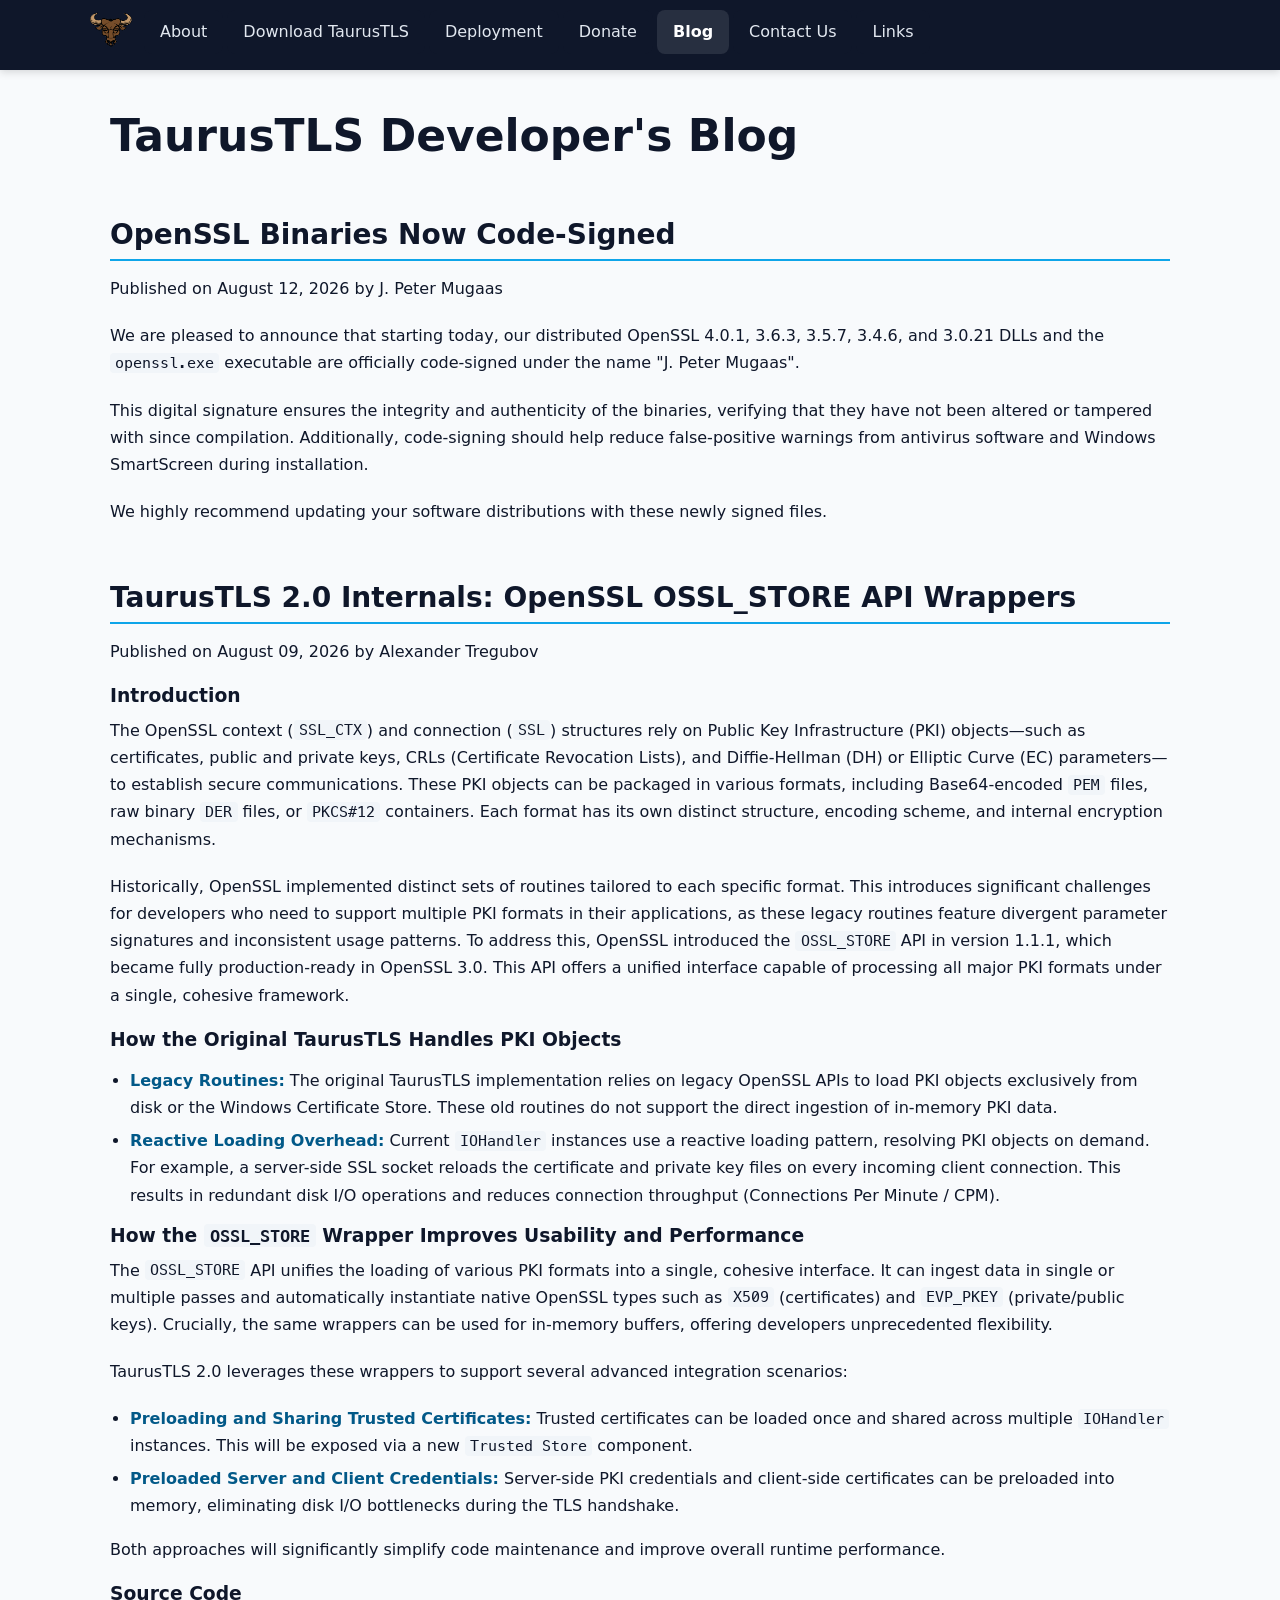
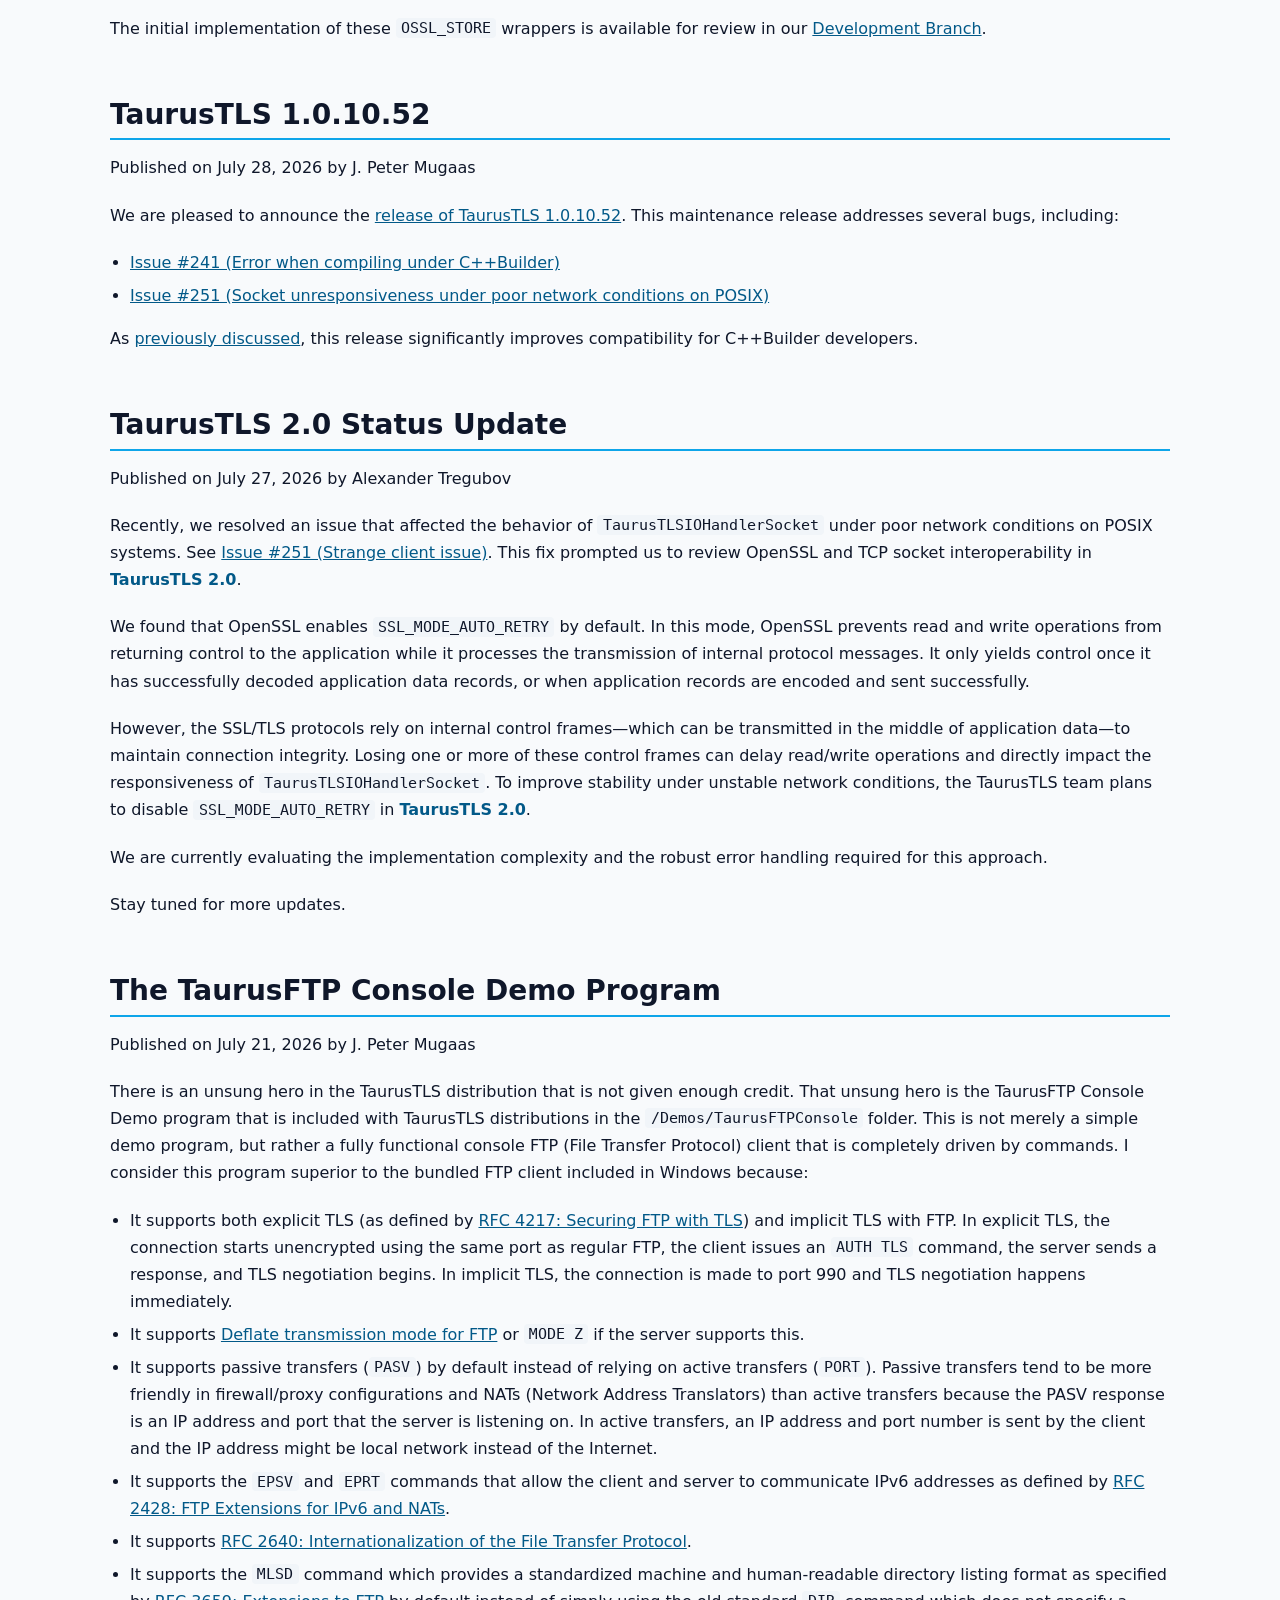
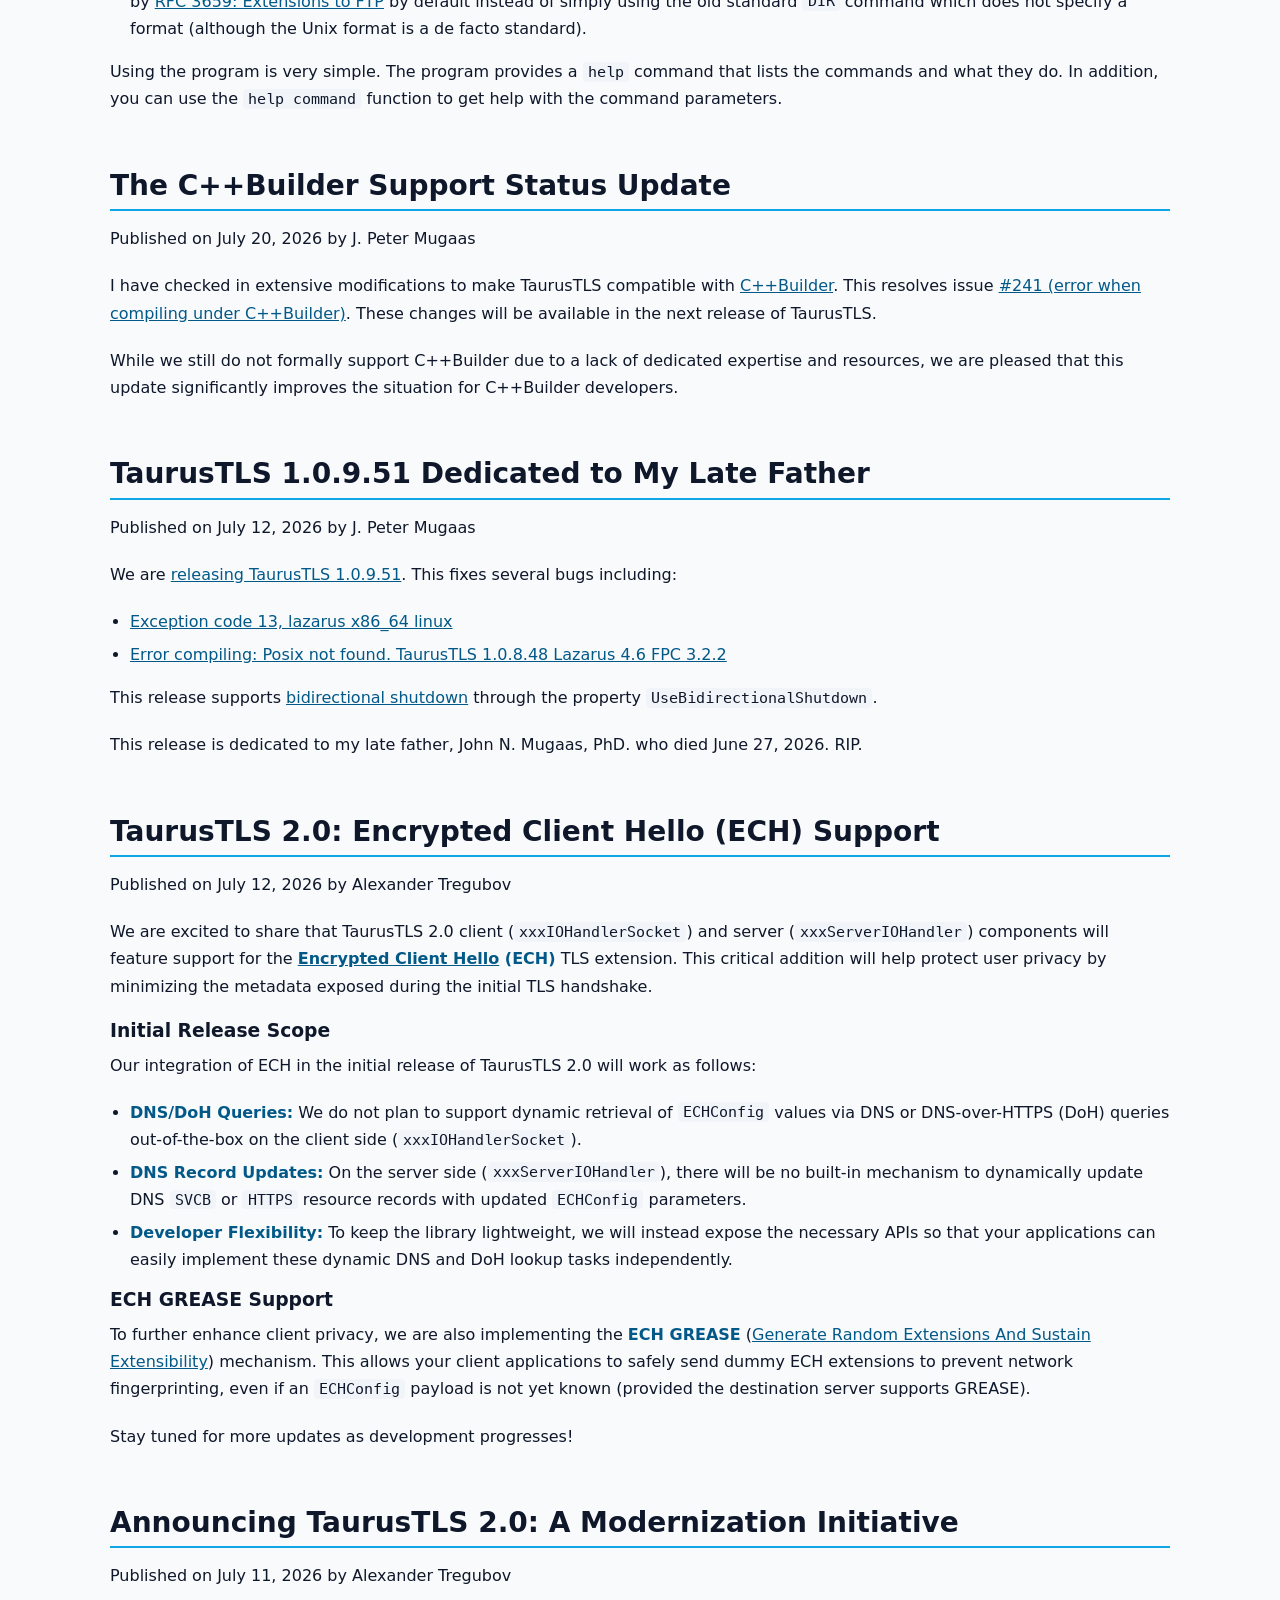
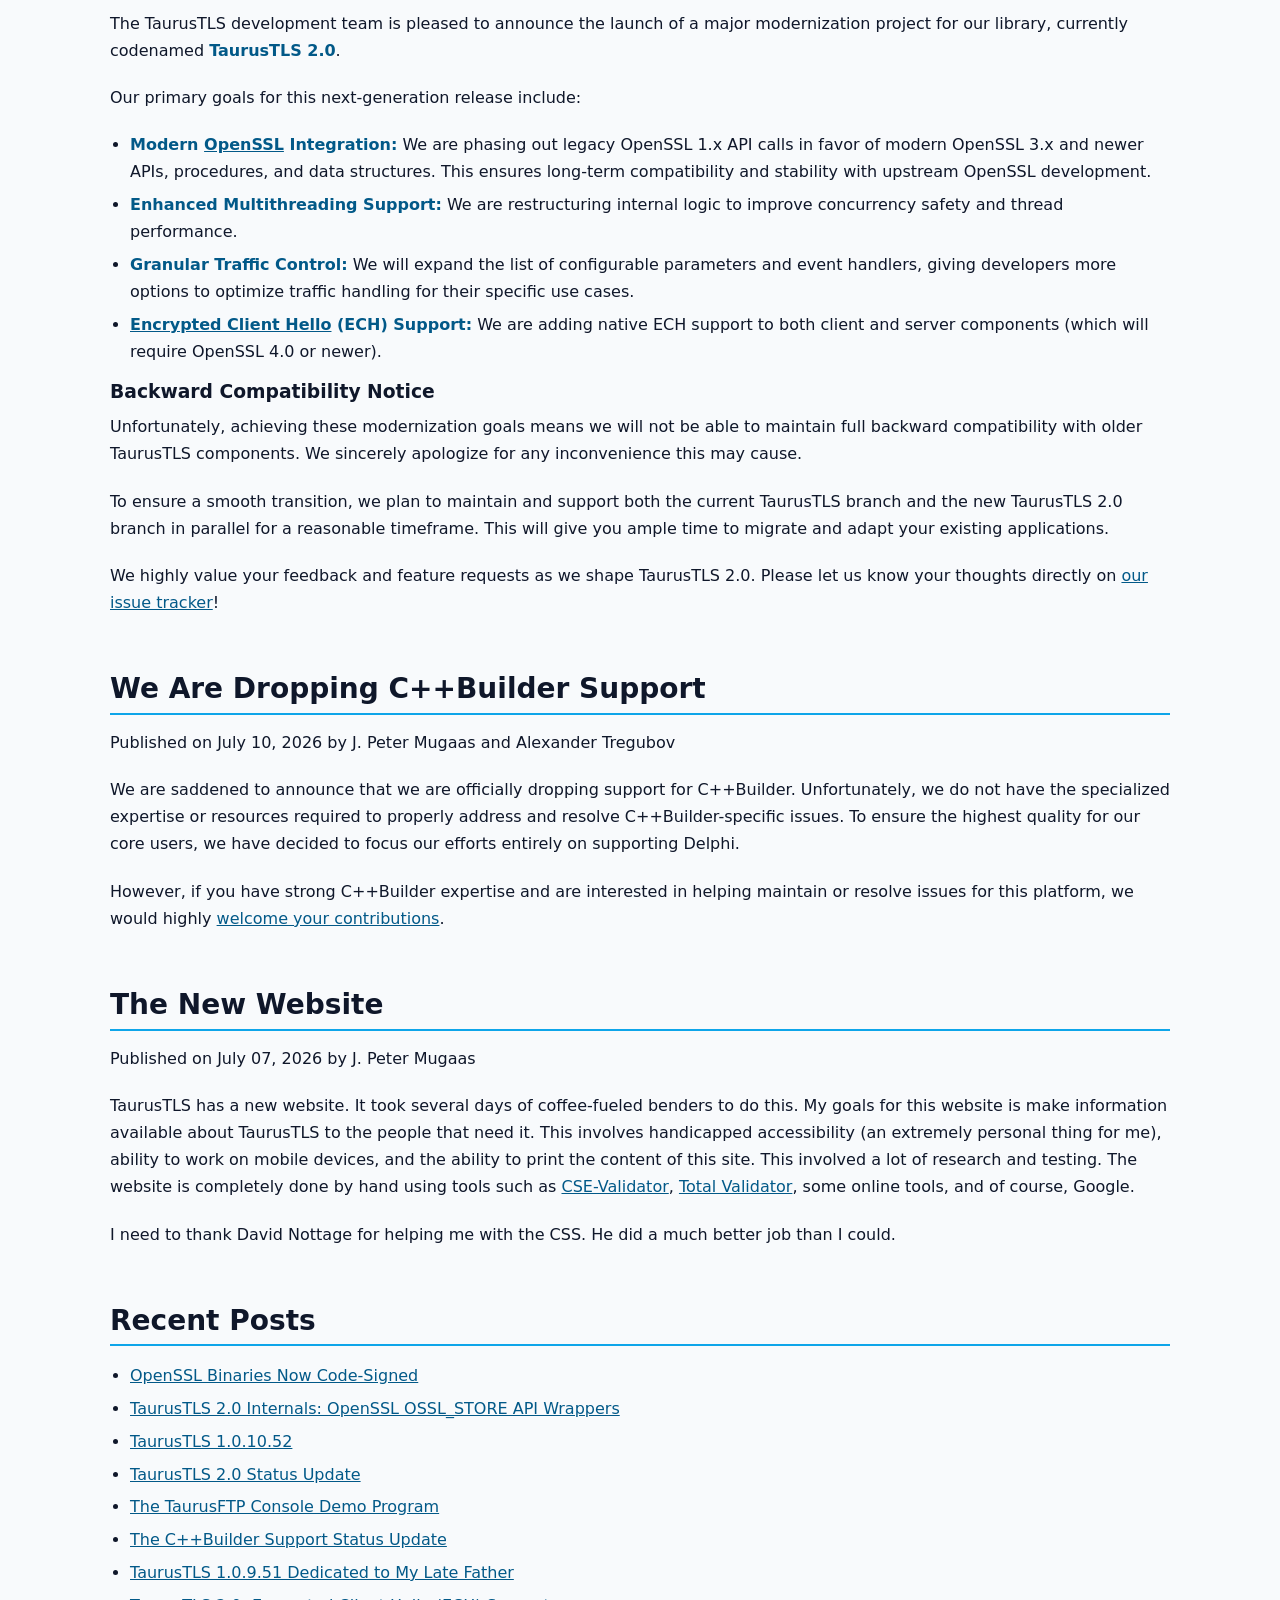
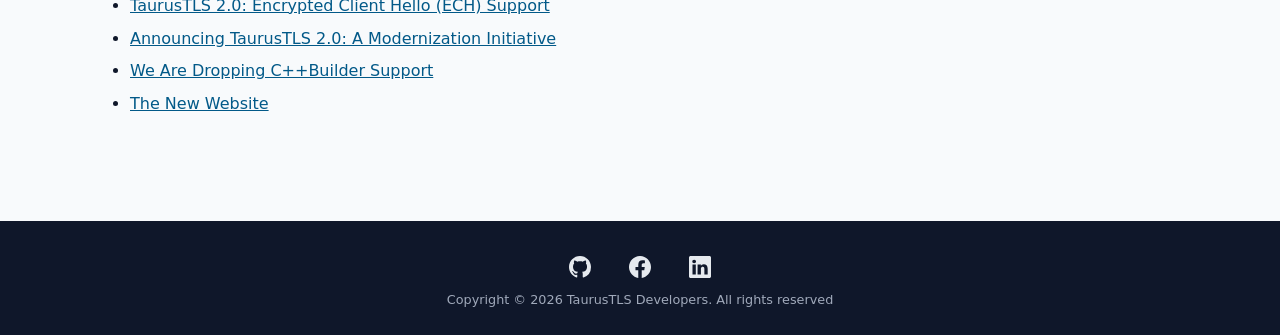
==== commit 80ca71e8: "New article about code-signing." ====
--- a/blog.html
+++ b/blog.html
@@ -51,6 +51,13 @@
   </header>
   <main id="main">
     <h1>TaurusTLS Developer's Blog</h1>
+    <article id="August_12_26_OpenSSL_Now_Code_Signed">
+        <h2>OpenSSL Binaries Now Code-Signed</h2>
+        <p class="post-meta">Published on August 12, 2026 by J. Peter Mugaas</p>
+        <p>We are pleased to announce that starting today, our distributed OpenSSL 4.0.1, 3.6.3, 3.5.7, 3.4.6, and 3.0.21 DLLs and the <code>openssl.exe</code> executable are officially code-signed under the name "J. Peter Mugaas".</p>
+        <p>This digital signature ensures the integrity and authenticity of the binaries, verifying that they have not been altered or tampered with since compilation. Additionally, code-signing should help reduce false-positive warnings from antivirus software and Windows SmartScreen during installation.</p>
+        <p>We highly recommend updating your software distributions with these newly signed files.</p>
+    </article>
     <article id="August_09_26_TaurusTLS_2_0_OSSL_STORE_API_Wrappers">
       <h2>TaurusTLS 2.0 Internals: OpenSSL OSSL_STORE API Wrappers</h2>
       <p class="post-meta">Published on August 09, 2026 by Alexander Tregubov</p>
@@ -197,6 +204,9 @@
       <h2>Recent Posts</h2>
       <ul>
         <li>
+          <a href="#August_12_26_OpenSSL_Now_Code_Signed">OpenSSL Binaries Now Code-Signed</a>
+        </li>
+        <li>
           <a href="#August_09_26_TaurusTLS_2_0_OSSL_STORE_API_Wrappers">TaurusTLS 2.0 Internals: OpenSSL OSSL_STORE API Wrappers</a>
         </li>
         <li>
